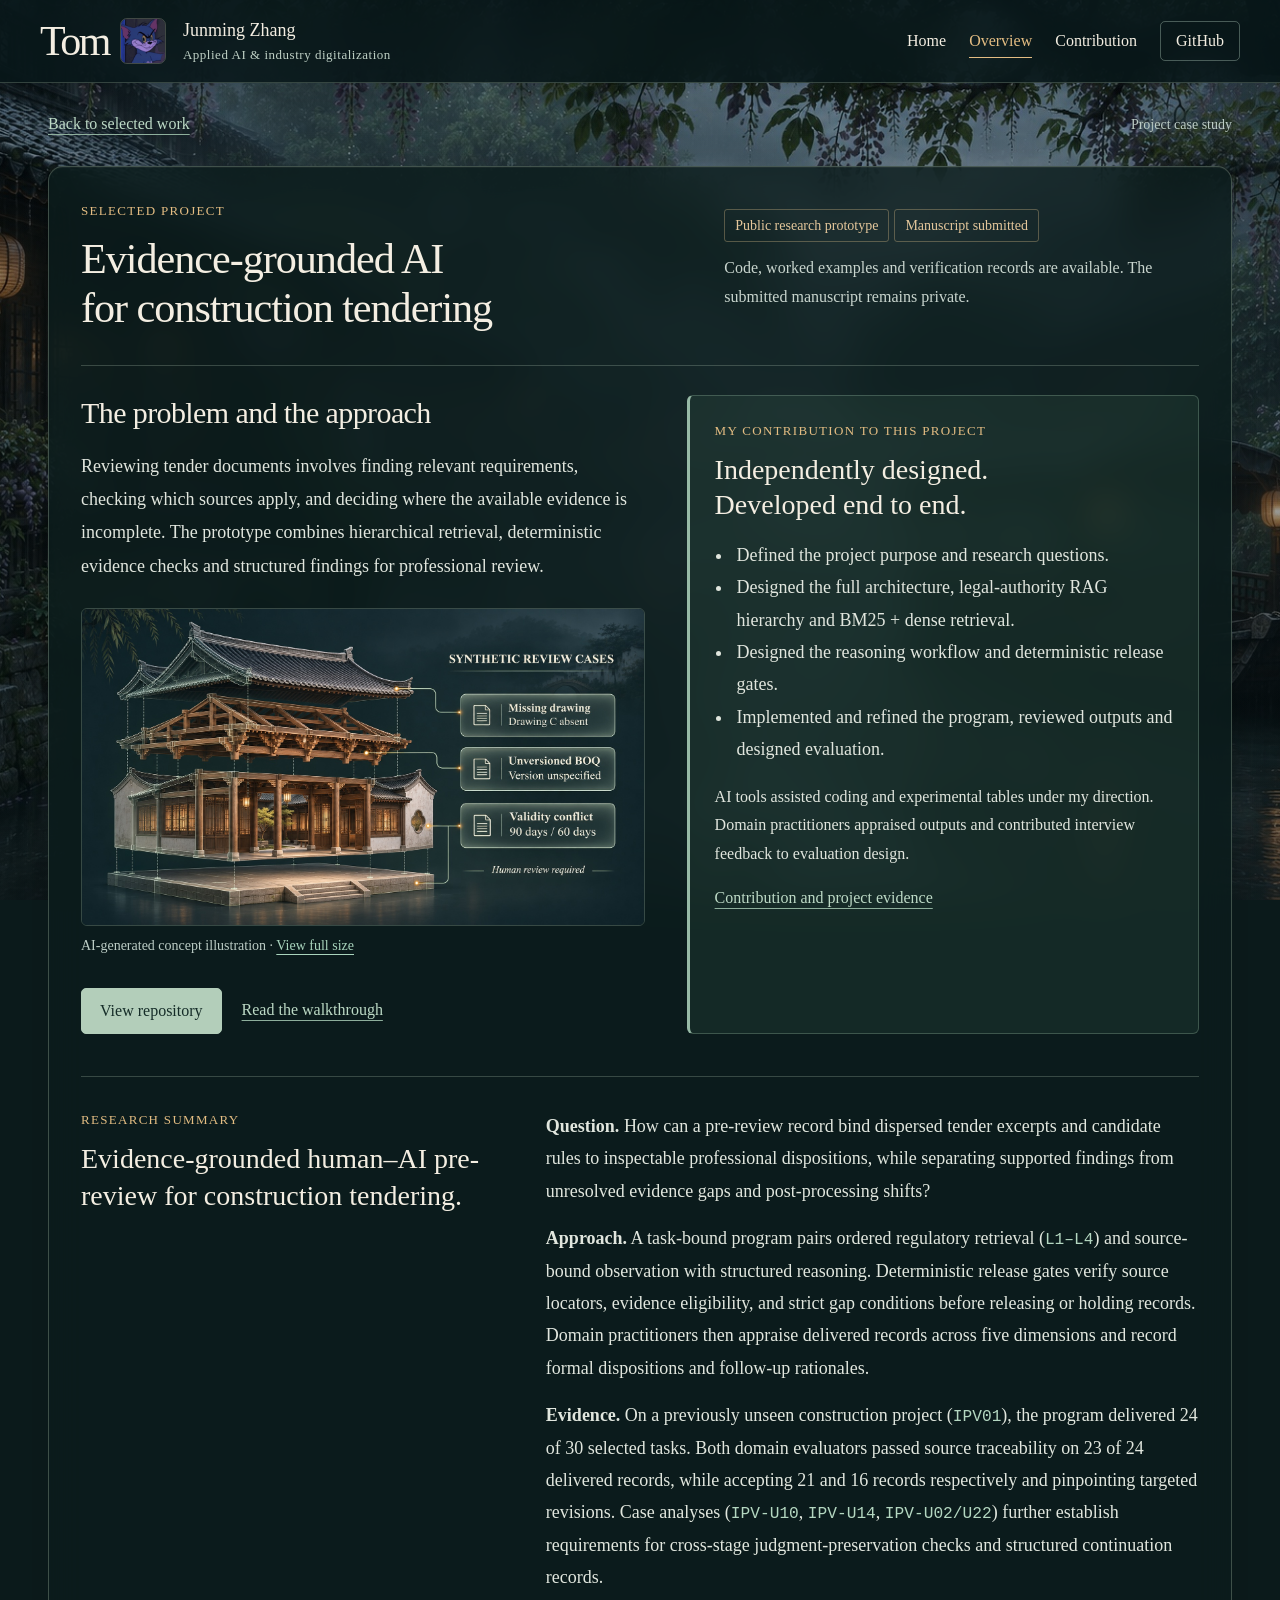
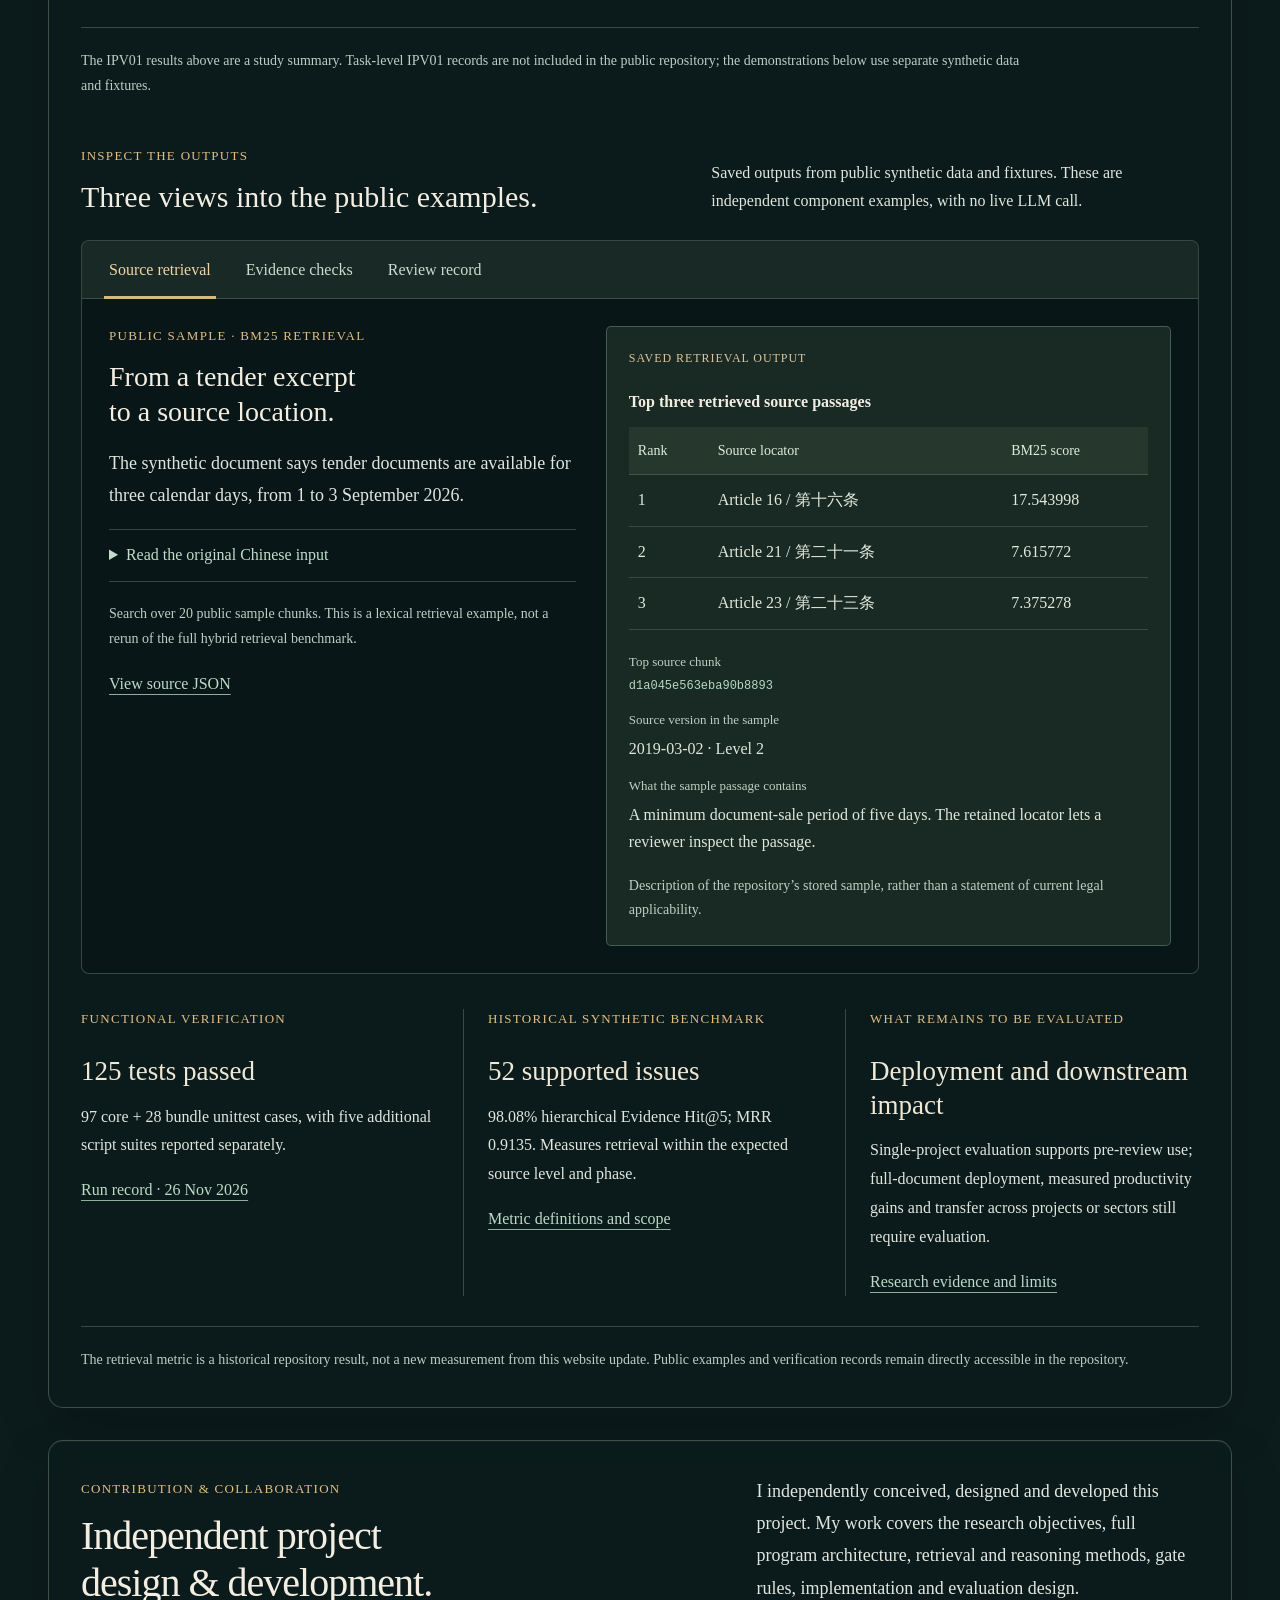
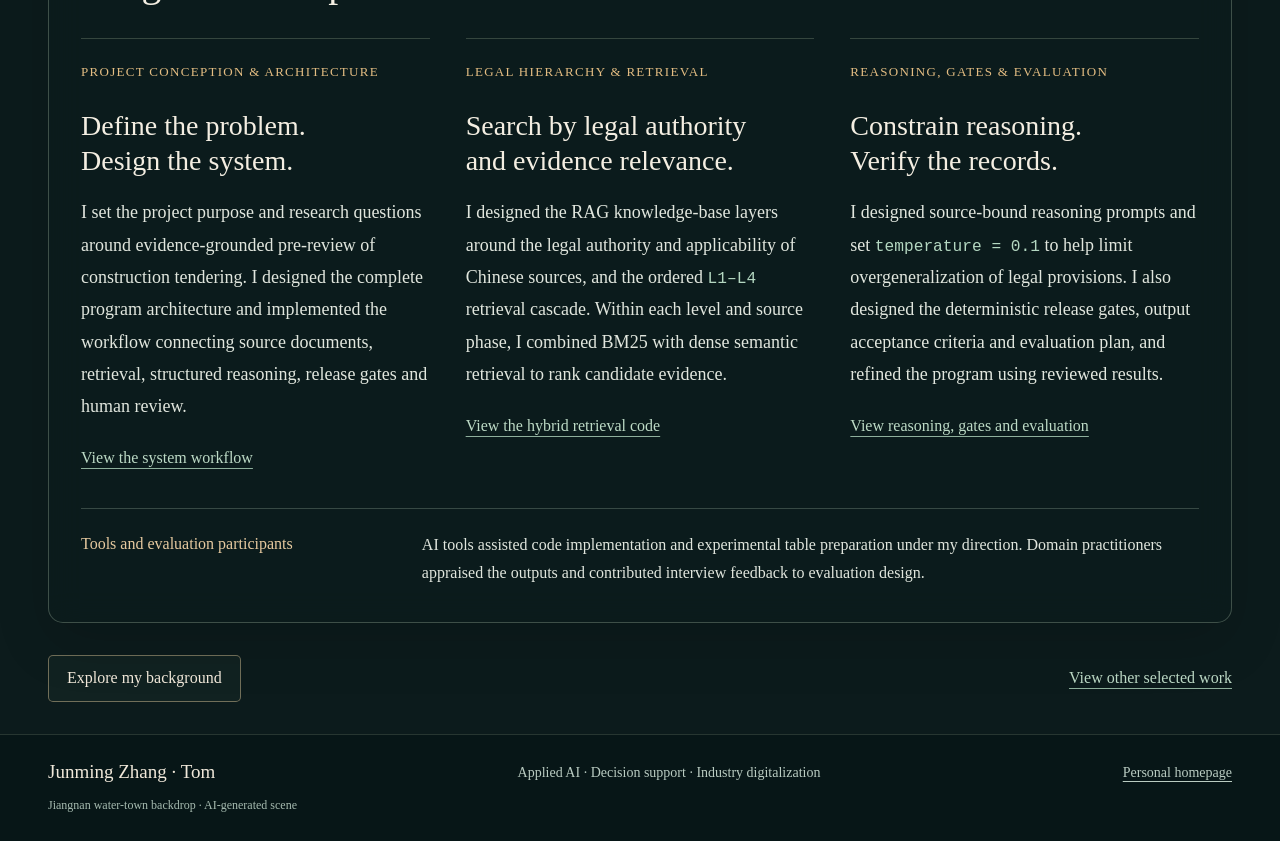
==== tendering.html @ d00cbac2 "Introduce personal background and selected work with a dedicated tendering case study" ====
<!doctype html>
<html lang="en">
<head>
  <meta charset="utf-8">
  <meta name="viewport" content="width=device-width, initial-scale=1">
  <meta name="theme-color" content="#0c1b1c">
  <meta name="description" content="An independently designed construction-tendering pre-review prototype by Junming Zhang: research summary, contributions, IPV01 results and public synthetic examples.">
  <meta property="og:title" content="Evidence-grounded AI for construction tendering · Junming Zhang">
  <meta property="og:description" content="Project case study: system design, research evidence, independent contributions and inspectable public examples.">
  <meta property="og:type" content="website">
  <meta property="og:url" content="https://junming3702-cmyk.github.io/tendering.html">
  <title>Construction tendering · Junming Zhang</title>
  <link rel="icon" type="image/webp" href="assets/tom-avatar.webp">
  <link rel="stylesheet" href="styles.css">
  <link rel="stylesheet" href="styles-v2.css">
  <link rel="stylesheet" href="styles-water.css?v=20261126-contribution">
  <link rel="stylesheet" href="styles-profile.css?v=20261127">
  <link rel="preload" as="image" href="assets/jiangnan-mist-v2.jpg">
  <script src="script.js?v=20261127-profile" defer></script>
</head>
<body class="project-page">
  <div class="scene-backdrop" aria-hidden="true"></div>
  <a class="skip-link" href="#main">Skip to content</a>
  <header class="site-header">
    <div class="header-inner">
      <a class="brand" href="index.html#home" aria-label="Junming Zhang, home"><span class="brand-mark"><span class="monogram">Tom</span><img class="tom-avatar" src="assets/tom-avatar.webp" alt="Tom avatar" width="44" height="44"></span><span class="brand-name">Junming Zhang<small>Applied AI & industry digitalization</small></span></a>
      <nav aria-label="Main navigation"><a href="index.html">Home</a><a href="#project">Overview</a><a href="#approach">Contribution</a><a class="nav-github" href="https://github.com/junming3702-cmyk/-LLM">GitHub</a></nav>
    </div>
  </header>
  <main id="main">
    <div class="detail-back wrap"><a class="text-link" href="index.html#project">Back to selected work</a><span>Project case study</span></div>
    <section class="project-section wrap" id="project" aria-labelledby="project-title">
      <div class="section-heading"><div><p class="eyebrow">Selected project</p><h1 id="project-title">Evidence-grounded AI<br>for construction tendering</h1></div><div class="project-status"><span>Public research prototype</span><span>Manuscript submitted</span><p>Code, worked examples and verification records are available. The submitted manuscript remains private.</p></div></div>
      <div class="project-introduction">
        <div class="project-overview"><h3>The problem and the approach</h3><p>Reviewing tender documents involves finding relevant requirements, checking which sources apply, and deciding where the available evidence is incomplete. The prototype combines hierarchical retrieval, deterministic evidence checks and structured findings for professional review.</p><figure class="project-visual"><img src="assets/project-exploded-v1.jpg" alt="Conceptual exploded Chinese timber hall linked to synthetic review cases: missing drawing, unversioned bill of quantities, and conflicting bid-validity periods" width="1672" height="941"><figcaption>AI-generated concept illustration · <a href="assets/project-exploded-v1.jpg">View full size</a></figcaption></figure><div class="actions"><a class="button primary" href="https://github.com/junming3702-cmyk/-LLM">View repository</a><a class="text-link" href="https://github.com/junming3702-cmyk/-LLM/blob/main/docs/portfolio/WALKTHROUGH.md">Read the walkthrough</a></div></div>
        <aside class="project-contribution" aria-labelledby="contribution-summary"><p class="eyebrow">My contribution to this project</p><h3 id="contribution-summary">Independently designed.<br>Developed end to end.</h3><ul><li>Defined the project purpose and research questions.</li><li>Designed the full architecture, legal-authority RAG hierarchy and BM25 + dense retrieval.</li><li>Designed the reasoning workflow and deterministic release gates.</li><li>Implemented and refined the program, reviewed outputs and designed evaluation.</li></ul><p>AI tools assisted coding and experimental tables under my direction. Domain practitioners appraised outputs and contributed interview feedback to evaluation design.</p><a class="text-link" href="#approach">Contribution and project evidence</a></aside>
      </div>
      <article class="research-brief" aria-labelledby="brief-title"><div><p class="eyebrow">RESEARCH SUMMARY</p><h3 id="brief-title">Evidence-grounded human–AI pre-review for construction tendering.</h3></div><div><p><strong>Question.</strong> How can a pre-review record bind dispersed tender excerpts and candidate rules to inspectable professional dispositions, while separating supported findings from unresolved evidence gaps and post-processing shifts?</p><p><strong>Approach.</strong> A task-bound program pairs ordered regulatory retrieval (<code>L1–L4</code>) and source-bound observation with structured reasoning. Deterministic release gates verify source locators, evidence eligibility, and strict gap conditions before releasing or holding records. Domain practitioners then appraise delivered records across five dimensions and record formal dispositions and follow-up rationales.</p><p><strong>Evidence.</strong> On a previously unseen construction project (<code>IPV01</code>), the program delivered 24 of 30 selected tasks. Both domain evaluators passed source traceability on 23 of 24 delivered records, while accepting 21 and 16 records respectively and pinpointing targeted revisions. Case analyses (<code>IPV-U10</code>, <code>IPV-U14</code>, <code>IPV-U02/U22</code>) further establish requirements for cross-stage judgment-preservation checks and structured continuation records.</p></div></article>
      <p class="publication-note study-availability">The IPV01 results above are a study summary. Task-level IPV01 records are not included in the public repository; the demonstrations below use separate synthetic data and fixtures.</p>
      <div class="examples-heading" id="examples"><div><p class="eyebrow">Inspect the outputs</p><h3>Three views into the public examples.</h3></div><p>Saved outputs from public synthetic data and fixtures. These are independent component examples, with no live LLM call.</p></div>
      <div class="examples" data-examples>
        <div class="example-tabs" role="tablist" aria-label="Public example outputs" hidden><button id="tab-retrieval" type="button" role="tab" aria-controls="example-retrieval" aria-selected="true">Source retrieval</button><button id="tab-gate" type="button" role="tab" aria-controls="example-gate" aria-selected="false" tabindex="-1">Evidence checks</button><button id="tab-visibility" type="button" role="tab" aria-controls="example-visibility" aria-selected="false" tabindex="-1">Review record</button></div>
        <section class="example-content" id="example-retrieval" aria-labelledby="retrieval-heading"><div class="example-context"><p class="eyebrow">Public sample · BM25 retrieval</p><h4 id="retrieval-heading">From a tender excerpt<br>to a source location.</h4><p>The synthetic document says tender documents are available for three calendar days, from 1 to 3 September 2026.</p><details><summary>Read the original Chinese input</summary><p lang="zh-CN">招标文件发售期为3个自然日，自2026年9月1日至2026年9月3日止。</p></details><p class="scope-note">Search over 20 public sample chunks. This is a lexical retrieval example, not a rerun of the full hybrid retrieval benchmark.</p><a class="text-link" href="https://github.com/junming3702-cmyk/-LLM/blob/main/docs/portfolio/sample-results/retrieval.json">View source JSON</a></div><div class="output-preview"><p class="output-label">Saved retrieval output</p><div class="table-scroll"><table><caption>Top three retrieved source passages</caption><thead><tr><th scope="col">Rank</th><th scope="col">Source locator</th><th scope="col">BM25 score</th></tr></thead><tbody><tr><td>1</td><td>Article 16 / 第十六条</td><td>17.543998</td></tr><tr><td>2</td><td>Article 21 / 第二十一条</td><td>7.615772</td></tr><tr><td>3</td><td>Article 23 / 第二十三条</td><td>7.375278</td></tr></tbody></table></div><dl class="source-record"><div><dt>Top source chunk</dt><dd><code>d1a045e563eba90b8893</code></dd></div><div><dt>Source version in the sample</dt><dd>2019-03-02 · Level 2</dd></div><div><dt>What the sample passage contains</dt><dd>A minimum document-sale period of five days. The retained locator lets a reviewer inspect the passage.</dd></div></dl><p class="scope-note">Description of the repository’s stored sample, rather than a statement of current legal applicability.</p></div></section>
        <section class="example-content" id="example-gate" aria-labelledby="gate-heading"><div class="example-context"><p class="eyebrow">Independent preset-response fixtures</p><h4 id="gate-heading">Confirmation is constrained<br>by the available evidence.</h4><p>The gate processes two preset findings. One lacks independent confirmation; the other cites a source absent from the runtime evidence.</p><p class="scope-note">These fixtures were not generated from the retrieval example. They show how existing checks revise a response.</p><a class="text-link" href="https://github.com/junming3702-cmyk/-LLM/blob/main/docs/portfolio/sample-results/review.json">View input and output JSON</a></div><div class="output-preview"><p class="output-label">Saved gate results</p><article class="gate-result"><span class="fixture-id">DEMO-REVIEW</span><h5>Requires human legal review</h5><p>A preset confirmation claim is revised because independent confirmation is absent.</p><code>requires_human_legal_review</code></article><article class="gate-result"><span class="fixture-id">DEMO-UNKNOWN-SOURCE</span><h5>Insufficient information</h5><p>The unregistered citation is removed. The output asks for human confirmation.</p><code>legal_evidence = []</code></article><p class="scope-note">Both saved gate statuses: corrected. No human decision is supplied.</p></div></section>
        <section class="example-content" id="example-visibility" aria-labelledby="visibility-heading"><div class="example-context"><p class="eyebrow">Independent document-visibility fixture</p><h4 id="visibility-heading">Readable text and an unread<br>chart stay separate.</h4><p>The source includes a progress-plan narrative. The chart page has not been parsed, so its contents remain pending verification.</p><p class="scope-note">The table presents selected fields from the saved output. It preserves the incomplete review state.</p><a class="text-link" href="https://github.com/junming3702-cmyk/-LLM/blob/main/docs/portfolio/sample-results/task-result.json">View source JSON</a></div><div class="output-preview"><p class="output-label">Saved review record · SYN-U30</p><div class="table-scroll"><table><caption>Observed and pending claims</caption><thead><tr><th scope="col">Material</th><th scope="col">Observed state</th><th scope="col">Source locator</th></tr></thead><tbody><tr><td>Plan narrative</td><td>Observed</td><td><code>p186-b6</code></td></tr><tr><td>Chart</td><td>Pending verification</td><td>None available</td></tr></tbody></table></div><dl class="source-record"><div><dt>Task completion</dt><dd><code>partially_observed_requires_review</code></dd></div><div><dt>Legal conclusion</dt><dd>Not available in this example</dd></div><div><dt>Next review step</dt><dd>The chart still needs verification. Human review remains required.</dd></div></dl></div></section>
      </div>
      <div class="evidence-summary"><article><p class="eyebrow">Functional verification</p><h4>125 tests passed</h4><p>97 core + 28 bundle unittest cases, with five additional script suites reported separately.</p><a class="text-link" href="https://github.com/junming3702-cmyk/-LLM/blob/main/docs/portfolio/VERIFICATION.md">Run record · 26 Nov 2026</a></article><article><p class="eyebrow">Historical synthetic benchmark</p><h4>52 supported issues</h4><p>98.08% hierarchical Evidence Hit@5; MRR 0.9135. Measures retrieval within the expected source level and phase.</p><a class="text-link" href="https://github.com/junming3702-cmyk/-LLM/blob/main/phase2_public/evaluation/retrieval/metrics.md">Metric definitions and scope</a></article><article><p class="eyebrow">What remains to be evaluated</p><h4>Deployment and downstream impact</h4><p>Single-project evaluation supports pre-review use; full-document deployment, measured productivity gains and transfer across projects or sectors still require evaluation.</p><a class="text-link" href="https://github.com/junming3702-cmyk/-LLM#for-researchers-and-prospective-supervisors">Research evidence and limits</a></article></div>
      <p class="publication-note">The retrieval metric is a historical repository result, not a new measurement from this website update. Public examples and verification records remain directly accessible in the repository.</p>
    </section>

    <section class="approach-section" id="approach" aria-labelledby="approach-title"><div class="wrap"><div class="section-heading"><div><p class="eyebrow">Contribution & collaboration</p><h2 id="approach-title">Independent project<br>design & development.</h2></div><p>I independently conceived, designed and developed this project. My work covers the research objectives, full program architecture, retrieval and reasoning methods, gate rules, implementation and evaluation design.</p></div><div class="contribution-grid"><article><p class="eyebrow">Project conception & architecture</p><h3>Define the problem.<br>Design the system.</h3><p>I set the project purpose and research questions around evidence-grounded pre-review of construction tendering. I designed the complete program architecture and implemented the workflow connecting source documents, retrieval, structured reasoning, release gates and human review.</p><a class="text-link" href="https://github.com/junming3702-cmyk/-LLM#for-product-and-applied-ai-teams">View the system workflow</a></article><article><p class="eyebrow">Legal hierarchy & retrieval</p><h3>Search by legal authority<br>and evidence relevance.</h3><p>I designed the RAG knowledge-base layers around the legal authority and applicability of Chinese sources, and the ordered <code>L1–L4</code> retrieval cascade. Within each level and source phase, I combined BM25 with dense semantic retrieval to rank candidate evidence.</p><a class="text-link" href="https://github.com/junming3702-cmyk/-LLM/blob/main/phase2_public/src/hierarchy_cascade_retriever.py">View the hybrid retrieval code</a></article><article><p class="eyebrow">Reasoning, gates & evaluation</p><h3>Constrain reasoning.<br>Verify the records.</h3><p>I designed source-bound reasoning prompts and set <code>temperature = 0.1</code> to help limit overgeneralization of legal provisions. I also designed the deterministic release gates, output acceptance criteria and evaluation plan, and refined the program using reviewed results.</p><a class="text-link" href="https://github.com/junming3702-cmyk/-LLM#my-contribution-and-collaboration">View reasoning, gates and evaluation</a></article></div><div class="collaboration-note"><strong>Tools and evaluation participants</strong><p>AI tools assisted code implementation and experimental table preparation under my direction. Domain practitioners appraised the outputs and contributed interview feedback to evaluation design.</p></div></div></section>

    <div class="detail-return wrap"><a class="button secondary" href="index.html#background">Explore my background</a><a class="text-link" href="index.html#project">View other selected work</a></div>
  </main>
  <footer class="site-footer"><div class="wrap"><span>Junming Zhang · Tom</span><span>Applied AI · Decision support · Industry digitalization</span><a href="index.html#home">Personal homepage</a></div><p class="scene-credit wrap">Jiangnan water-town backdrop · AI-generated scene</p></footer>
</body>
</html>
---- styles.css ----
:root{--ink:#172e40;--text:#354957;--muted:#586a76;--paper:#fcfcf9;--accent:#326758;--line:#dce3e0;--serif:Georgia,'Times New Roman',serif;--sans:Inter,-apple-system,BlinkMacSystemFont,'Segoe UI',sans-serif}*{box-sizing:border-box}html{scroll-behavior:smooth;scroll-padding-top:110px}body{margin:0;background:var(--paper);color:var(--ink);font:16px/1.65 var(--sans);-webkit-font-smoothing:antialiased}a{color:inherit;text-decoration:none}a,button{-webkit-tap-highlight-color:transparent}a:focus-visible{outline:3px solid #b76b37;outline-offset:5px}img{display:block;width:100%;height:auto}h1,h2,h3,h4,p{margin:0}h1,h2,h3,h4{font-weight:400}h1,h2,h3,h4{font-family:var(--serif)}p{color:var(--text)}.wrap{width:min(1240px,calc(100% - 96px));margin-inline:auto}.eyebrow{font:600 11px/1.5 var(--sans);letter-spacing:.15em;text-transform:uppercase;color:var(--accent)}.site-header{background:rgba(252,252,249,.98);position:sticky;top:0;z-index:20;border-bottom:1px solid var(--line)}.header-inner{width:min(1360px,calc(100% - 80px));margin:auto;min-height:92px;display:flex;justify-content:space-between;align-items:center;gap:26px}.brand{display:flex;align-items:center;gap:15px;flex-shrink:0}.monogram{font:42px/1 var(--serif);letter-spacing:-4px;padding-right:3px}.monogram>span{color:var(--accent)}.brand-name{font-size:16px;font-weight:600;line-height:1.4}.brand-name small{font-size:10px;font-weight:400;display:block;letter-spacing:.04em;color:var(--muted);margin-top:2px}nav{display:flex;gap:27px;align-items:center}nav a{font-size:13px;line-height:2;border-bottom:1px solid transparent}nav a:hover,nav a[aria-current]{color:var(--accent);border-color:var(--accent)}.nav-github{border:1px solid #c6d3cc;padding:3px 15px}.skip-link{position:fixed;top:-100px;left:20px;background:white;z-index:100;padding:12px}.skip-link:focus{top:10px}.hero{display:grid;grid-template-columns:1.08fr 1fr;gap:74px;align-items:center;padding-block:90px 88px}.hero h1{font-size:clamp(42px,4.25vw,61px);line-height:1.08;letter-spacing:-.045em;margin:21px 0 24px}.hero h1 em{color:var(--accent);font-weight:400}.hero-intro{font-size:18px;line-height:1.7;max-width:570px}.hero-detail{font-size:15px;line-height:1.8;margin-top:17px;max-width:540px}.actions{display:flex;align-items:center;gap:20px;flex-wrap:wrap;margin-top:30px}.button{display:inline-flex;align-items:center;justify-content:center;font-size:13px;font-weight:500;line-height:1.4;min-height:46px;padding:12px 21px;border:1px solid var(--ink);transition:background .18s,color .18s}.primary{background:var(--ink);color:white}.primary:hover{background:#294c61}.secondary{background:transparent}.secondary:hover{background:#e9efea}.availability{font-size:12px;margin-top:23px;color:var(--muted)}.hero-visual{align-self:stretch;min-height:490px;background:var(--ink);position:relative;color:#eaf0ee;display:flex;flex-direction:column;justify-content:space-between;padding:29px 28px 20px;overflow:hidden}.visual-heading{display:flex;gap:10px;justify-content:space-between;align-items:center;font-size:9px;letter-spacing:.12em;z-index:1}.visual-label{letter-spacing:0;color:#bdd1cd;border:1px solid #607c85;padding:4px 7px;white-space:nowrap}.building{position:absolute;width:110%;top:42px;left:-4%}.evidence-sheet{position:relative;z-index:1;margin-top:170px;background:#f5f5ed;color:var(--ink);padding:18px 21px;box-shadow:0 15px 40px #071c2760;transform:rotate(-2deg)}.sheet-top{display:flex;gap:13px;align-items:center;font-family:var(--serif);font-size:22px;border-bottom:1px solid #d6dfd6;padding-bottom:15px}.paper-symbol{font:28px var(--sans);color:var(--accent)}.evidence-row{display:grid;grid-template-columns:57px 1fr;gap:10px;font-size:11px;padding:10px 0;border-bottom:1px solid #dce1da}.evidence-key{color:var(--accent);font-weight:600}.review-label{font-size:10px;color:var(--accent);margin-top:13px;font-weight:600}.visual-caption{font-size:9px;color:#bdcbd0;margin-top:24px;text-align:center;letter-spacing:.015em}.section-heading{display:grid;grid-template-columns:1.3fr 1fr;gap:100px;align-items:end;margin-bottom:50px}.section-heading h2,h2{font-size:44px;line-height:1.16;letter-spacing:-.025em;margin-top:15px}.section-heading>p{font-size:16px;max-width:440px;line-height:1.8;padding-bottom:2px}.research-section{background:var(--ink);color:#f4f5ef;padding:79px 0 53px}.research-section .eyebrow{color:#a8c9bd}.research-section p{color:#bfd0d7}.research-grid{display:grid;grid-template-columns:repeat(4,1fr);gap:28px}.research-card img{aspect-ratio:1.75;object-fit:cover;border:1px solid #48606a}.research-card h3{font-size:27px;line-height:1.16;margin-top:25px}.research-card p{font-size:14px;line-height:1.8}.research-card .research-question{font-size:14px;color:#f2f5ee;line-height:1.6;margin:15px 0 10px;min-height:45px}.tags{display:flex;flex-wrap:wrap;gap:7px;margin-top:22px}.tags span{font-size:10px;line-height:1.5;padding:4px 9px;border:1px solid #516a75;border-radius:20px;color:#c6d8db}.research-note{border-top:1px solid #395160;padding-top:22px;margin-top:40px;font-size:12px}.project-section{padding-block:90px 76px}.featured-project{border-top:1px solid var(--line);padding-top:37px;display:grid;grid-template-columns:1.2fr 1fr;gap:85px}.project-meta{display:flex;flex-wrap:wrap;gap:9px;margin-bottom:18px}.project-meta span{font-size:10px;letter-spacing:.03em;border:1px solid #c4d3ca;padding:4px 9px;color:var(--accent)}.project-overview h3{font-size:35px;line-height:1.22;letter-spacing:-.02em;margin-bottom:21px}.project-overview p{font-size:15px;line-height:1.9}.capabilities{padding-left:17px;color:var(--text);font-size:14px;line-height:1.9;margin:20px 0}.capabilities li{padding-left:3px;margin:5px 0}.text-link{font-size:13px;font-weight:500;text-decoration:underline;text-underline-offset:5px;text-decoration-color:#8ca49a;line-height:1.8}.text-link:hover{color:var(--accent);text-decoration-thickness:2px}.example-panel{background:#edf1eb;border:1px solid #dae2d8;padding:30px 31px}.example-panel h4{font-size:25px;line-height:1.3;margin:14px 0 22px}.example-step{border-top:1px solid #cfd9ce;padding:16px 0}.example-label{font-size:9px;letter-spacing:.12em;text-transform:uppercase;color:var(--muted)}.example-step p{font-size:14px;margin-top:7px;line-height:1.65}.outcome p{font-family:var(--serif);font-size:23px;line-height:1.3;color:var(--accent)}code{font-size:11px;display:block;margin-top:13px;color:#526657}.sample-note{font-size:11px;line-height:1.7;margin:0 0 15px}.evidence-links{display:grid;grid-template-columns:.9fr 1fr 1fr;gap:40px;border-top:1px solid var(--line);border-bottom:1px solid var(--line);padding:30px 0;margin-top:45px;align-items:center}.evidence-links h4{font-size:26px;margin-top:8px}.evidence-links a{display:block;align-self:stretch;border-left:1px solid var(--line);padding-left:30px}.evidence-links strong{font-size:15px;font-weight:500;text-decoration:underline;text-underline-offset:5px;text-decoration-color:#a1b5ab}.evidence-links a:hover strong{color:var(--accent)}.evidence-links a>span{display:block;font-size:12px;color:var(--muted);margin-top:11px;line-height:1.7}.publication-note{font-size:12px;line-height:1.8;color:var(--muted);margin-top:20px;max-width:1050px}.approach-section{background:#f0f0e8;padding:80px 0}.approach-grid{display:grid;grid-template-columns:1fr 1fr;gap:120px}.approach-intro{font-size:15px;line-height:1.8;margin-top:24px;max-width:420px}.contribution-list article{padding-bottom:22px;margin-bottom:22px;border-bottom:1px solid #d4dace}.contribution-list h3{font-size:25px;margin-bottom:9px}.contribution-list p{font-size:14px;line-height:1.8}.contribution-list .ai-credit{font-size:12px;color:var(--muted)}.opportunities-section{padding-block:86px 55px}.opportunities-section>h2{margin-bottom:36px}.opportunity-grid{display:grid;grid-template-columns:1fr 1fr;gap:80px}.opportunity-grid article{border-top:1px solid var(--line);padding-top:25px}.opportunity-grid h3{font-size:27px;line-height:1.3;margin:14px 0}.opportunity-grid p:not(.eyebrow){font-size:15px;line-height:1.8;margin-bottom:20px;max-width:530px}.contact-line{display:flex;align-items:center;justify-content:space-between;gap:30px;border-top:1px solid var(--line);padding-top:30px;margin-top:52px}.contact-line p{font-size:13px;max-width:630px}.contact-line .button{white-space:nowrap}.site-footer{background:var(--ink);color:#c4d1d7;padding:26px 0;font-size:11px}.site-footer .wrap{display:flex;gap:25px;align-items:center;justify-content:space-between}.site-footer .wrap>span:first-child{font:19px var(--serif);color:#edf1ec}.site-footer a{text-decoration:underline;text-underline-offset:4px}@media(min-width:1450px){.hero{gap:100px}.hero-visual{min-height:505px}.building{top:34px}.evidence-sheet{margin-top:190px}}@media(max-width:1100px){.wrap{width:calc(100% - 64px)}.header-inner{width:calc(100% - 48px)}nav{gap:17px}.hero{gap:40px;padding-block:65px}.hero h1{font-size:46px}.hero-visual{padding:24px 20px;min-height:470px}.visual-heading{font-size:8px}.section-heading{gap:50px}.research-grid{gap:20px}.research-card h3{font-size:24px}.research-card .research-question{min-height:65px}.featured-project{gap:45px}.approach-grid{gap:70px}.evidence-sheet{margin-top:150px}.sheet-top{font-size:20px}.evidence-row{font-size:10px}}@media(max-width:820px){html{scroll-padding-top:145px}.header-inner{flex-wrap:wrap;justify-content:center;padding:16px 0 10px;gap:13px;min-height:0}.brand-name small{display:none}.monogram{font-size:32px}.brand-name{font-size:15px}nav{justify-content:center;width:100%;gap:22px}nav a{font-size:12px}.nav-github{padding:0 10px}.hero{grid-template-columns:1fr;gap:40px;padding-block:55px}.hero-copy{max-width:600px}.hero h1{font-size:56px}.hero-visual{max-width:580px;width:100%;justify-self:center;min-height:455px}.building{top:20px}.evidence-sheet{max-width:400px;width:100%;align-self:center;margin-top:160px}.visual-heading{font-size:10px}.sheet-top{font-size:24px}.evidence-row{font-size:12px}.visual-caption{font-size:10px}.section-heading{grid-template-columns:1fr;gap:22px;margin-bottom:36px}.section-heading>p{max-width:620px}h2,.section-heading h2{font-size:39px}.research-grid{grid-template-columns:1fr 1fr;gap:39px 26px}.research-card h3{font-size:27px}.research-card .research-question{min-height:0}.featured-project{grid-template-columns:1fr;gap:35px}.example-panel{max-width:600px}.evidence-links{grid-template-columns:1fr 1fr;gap:25px}.evidence-links>div{grid-column:1/-1}.evidence-links a{padding-left:0;border-left:none}.approach-grid{grid-template-columns:1fr;gap:35px}.approach-grid h2 br:nth-of-type(2){display:none}.approach-intro{max-width:600px}.opportunity-grid{gap:35px}.site-footer .wrap>span:nth-child(2){display:none}}@media(max-width:520px){.wrap{width:calc(100% - 40px)}.header-inner{width:calc(100% - 24px)}nav{gap:16px}nav a{font-size:11px}.hero{padding-top:40px;gap:33px}.hero h1{font-size:43px;line-height:1.1;margin-top:18px}.eyebrow{font-size:10px}.hero-intro{font-size:16px}.hero-detail{font-size:14px}.actions{gap:13px;margin-top:24px}.button{font-size:12px;padding:12px 16px}.availability{font-size:11px}.hero-visual{min-height:390px;padding:21px 18px 16px}.visual-heading{font-size:8px}.visual-label{font-size:8px}.building{top:42px}.evidence-sheet{margin-top:132px;padding:16px}.sheet-top{font-size:21px;padding-bottom:11px}.evidence-row{font-size:10px;grid-template-columns:45px 1fr;padding:8px 0;gap:5px}.review-label{font-size:9px}.visual-caption{font-size:8px;margin-top:20px}h2,.section-heading h2{font-size:34px}.section-heading>p{font-size:14px}.research-section{padding-block:55px 35px}.research-grid{grid-template-columns:1fr;gap:38px}.research-card img{aspect-ratio:1.9}.research-card h3{font-size:28px;margin-top:22px}.research-card h3 br{display:none}.research-card h3 br:after{content:' '}.research-card p{font-size:14px}.research-card .research-question{margin-top:12px}.tags{margin-top:16px}.research-note{font-size:11px;margin-top:30px}.project-section{padding-block:58px 50px}.project-overview h3{font-size:30px}.project-overview p{font-size:14px}.capabilities{font-size:13px}.example-panel{padding:25px 23px}.example-panel h4{font-size:24px}.evidence-links{grid-template-columns:1fr;gap:25px}.evidence-links a{border-top:1px solid var(--line);padding-top:19px}.evidence-links h4{font-size:25px}.evidence-links a>span{margin-top:7px}.approach-section{padding-block:55px}.opportunities-section{padding-block:55px 40px}.opportunity-grid{grid-template-columns:1fr;gap:30px}.opportunity-grid h3{font-size:26px}.contact-line{align-items:flex-start;flex-direction:column;gap:20px;margin-top:35px}.site-footer .wrap{gap:15px}.text-link{font-size:12px}}@media(prefers-reduced-motion:reduce){html{scroll-behavior:auto}*{transition:none!important}}

/* Accessible reading sizes */
.eyebrow{font-size:12px}.brand-name small{font-size:12px}nav a,.button,.text-link{font-size:14px}.hero-detail,.research-card p,.research-card .research-question,.project-overview p,.capabilities,.example-step p,.contribution-list p,.opportunity-grid p:not(.eyebrow){font-size:16px}.availability,.tags span,.research-note,.project-meta span,.example-label,.sample-note,.evidence-links a>span,.publication-note,.contribution-list .ai-credit,.contact-line p,.site-footer{font-size:14px}.visual-heading,.visual-label,.visual-caption,.evidence-row,.review-label,code{font-size:12px}.research-card .research-question{min-height:52px}.visual-heading{letter-spacing:.05em}.evidence-row{grid-template-columns:55px 1fr}.review-label{font-weight:500}.evidence-sheet{margin-top:165px}.research-grid{gap:25px}@media(max-width:1100px){.visual-heading{font-size:10px}.visual-label{font-size:10px}.evidence-row,.review-label{font-size:11px}.research-card .research-question{min-height:78px}.tags span{font-size:12px}}@media(max-width:820px){.evidence-row,.review-label,.visual-label{font-size:12px}.research-card .research-question{min-height:0}.hero-visual{min-height:485px}.evidence-sheet{margin-top:175px}nav a{font-size:14px}.tags span{font-size:14px}}@media(max-width:520px){nav{gap:14px}.nav-github{display:none}.hero-intro,.hero-detail,.section-heading>p{font-size:16px}.hero-visual{min-height:430px}.visual-heading{font-size:9px}.visual-label{font-size:10px}.visual-caption{font-size:10px}.evidence-row,.review-label{font-size:11px}.evidence-sheet{margin-top:140px}.research-card h3 br{display:initial}.research-card h3 br:after{content:none}.eyebrow{font-size:11px}.availability{font-size:13px}.site-footer{font-size:12px}}
---- styles-v2.css ----
/* Portfolio revision: preserve the original palette and editorial type. */
html { scroll-padding-top: 104px; }
body { font-size: 16px; }
[hidden] { display: none !important; }
.header-inner { min-height: 82px; }
.brand { gap: 18px; }
.brand-mark { display: flex; align-items: center; gap: 12px; }
.monogram { font-size: 42px; line-height: 44px; letter-spacing: -2.5px; padding: 0; }
.tom-avatar { width: 44px; height: 44px; object-fit: cover; border-radius: 7px; }
.brand-name small { font-size: 12px; }
nav { gap: 23px; }
.hero { grid-template-columns: 1.08fr 1fr; gap: 64px; padding-block: 38px 44px; align-items: center; }
.hero h1 { font-size: clamp(42px, 3.65vw, 53px); line-height: 1.04; margin: 16px 0 18px; letter-spacing: -.035em; }
.hero-intro { font-size: 16px; line-height: 1.7; }
.hero-role { font-size: 14px; line-height: 1.7; margin-top: 14px; max-width: 550px; color: var(--muted); }
.hero-role strong { color: var(--ink); font-weight: 600; }
.hero .actions { margin-top: 21px; gap: 13px; }
.hero .availability { margin-top: 16px; font-size: 13px; }
.hero-photo { margin: 0; background: var(--ink); overflow: hidden; align-self: stretch; display: flex; flex-direction: column; justify-content: center; }
.hero-photo > img { width: 100%; height: 300px; object-fit: cover; }
.hero-photo figcaption { padding: 20px 25px; display: flex; flex-direction: column; gap: 7px; }
.hero-photo .eyebrow { color: #adccc0; font-size: 12px; }
.hero-photo strong { font: 27px/1.2 var(--serif); color: #f4f5ef; }
.hero-photo figcaption > span:not(.eyebrow) { font-size: 14px; line-height: 1.6; color: #c9d7dc; }
.hero-photo small { color: #b0c3ca; font-size: 12px; margin-top: 3px; }
.research-section { padding-block: 69px 44px; }
.research-heading { grid-template-columns: 1.2fr 1fr; gap: 90px; align-items: center; }
.research-focus { padding-left: 25px; border-left: 1px solid #607985; }
.research-focus .eyebrow { font-size: 12px; margin-bottom: 12px; }
.research-focus p:not(.eyebrow) { color: #e2ecea; font-size: 18px; line-height: 1.65; }
.research-card img { aspect-ratio: 1.75; width: 100%; object-fit: cover; border: 1px solid #566d77; }
.research-card .card-role { color: #a9c9bc; font-size: 12px; line-height: 1.5; text-transform: uppercase; letter-spacing: .075em; margin-top: 20px; min-height: 36px; }
.research-card h3 { margin-top: 8px; font-size: 27px; line-height: 1.18; margin-bottom: 16px; }
.research-card p { font-size: 16px; line-height: 1.75; }
.research-card .tags { margin-top: 20px; gap: 7px; }
.research-card .tags span { font-size: 12px; }
.future-card .card-role { color: #c5ccd2; }
.future-card .tags span { border-style: dashed; }
.research-note { font-size: 13px; line-height: 1.8; }
.section-heading h2 { font-size: 42px; }
.project-section { padding-block: 72px 61px; }
.project-section > .section-heading { gap: 65px; grid-template-columns: 1.25fr 1fr; align-items: start; }
.project-status { padding-top: 8px; }
.project-status > span { display: inline-block; border: 1px solid #becfc3; padding: 4px 10px; margin: 0 5px 12px 0; font-size: 12px; color: var(--accent); }
.project-status p { font-size: 14px; line-height: 1.8; }
.project-introduction { display: grid; grid-template-columns: 1.1fr 1fr; gap: 65px; border-top: 1px solid var(--line); padding-top: 34px; }
.project-overview h3 { font-size: 30px; margin-bottom: 18px; }
.project-overview p { font-size: 16px; line-height: 1.85; }
.project-contribution { padding: 26px 28px; background: #edf1eb; border-left: 3px solid #6f9785; }
.project-contribution .eyebrow { font-size: 12px; }
.project-contribution h3 { font-size: 28px; line-height: 1.25; margin-top: 11px; }
.project-contribution ul { margin: 17px 0; padding-left: 18px; color: var(--text); font-size: 16px; line-height: 1.8; }
.project-contribution li { padding-left: 4px; }
.project-contribution p:not(.eyebrow) { font-size: 14px; line-height: 1.8; margin-bottom: 14px; }
.research-brief { margin-top: 42px; padding: 33px 0; border-top: 1px solid var(--line); border-bottom: 1px solid var(--line); display: grid; grid-template-columns: .9fr 1.4fr; gap: 64px; }
.research-brief h3 { font-size: 28px; line-height: 1.3; margin-top: 12px; }
.research-brief p:not(.eyebrow) { font-size: 16px; line-height: 1.8; }
.research-brief p + p { margin-top: 15px; }
.research-brief strong { font-weight: 600; }
.examples-heading { margin: 48px 0 25px; display: grid; grid-template-columns: 1.2fr 1fr; gap: 65px; align-items: end; }
.examples-heading h3 { font-size: 30px; line-height: 1.25; margin-top: 12px; }
.examples-heading > p { font-size: 14px; line-height: 1.75; }
.examples { border: 1px solid #cbd8d1; background: #f8f9f5; }
.example-tabs { display: flex; border-bottom: 1px solid #cbd8d1; background: #edf1eb; padding: 0 22px; gap: 25px; }
.example-tabs button { border: 0; border-bottom: 3px solid transparent; margin: 0 0 -1px; padding: 17px 5px 14px; background: transparent; color: var(--muted); font: 500 14px/1.5 var(--sans); cursor: pointer; }
.example-tabs button[aria-selected="true"] { border-bottom-color: var(--accent); color: var(--ink); }
.example-tabs button:hover { color: var(--accent); }
button:focus-visible, summary:focus-visible, [role="tabpanel"]:focus-visible { outline: 3px solid #ad7148; outline-offset: 4px; }
.example-content { display: grid; grid-template-columns: .95fr 1.15fr; gap: 42px; padding: 32px; }
.example-context h4 { font-size: 28px; line-height: 1.25; margin: 13px 0 18px; }
.example-context > p:not(.eyebrow) { font-size: 16px; line-height: 1.8; margin-bottom: 18px; }
.example-content .scope-note { font-size: 13px !important; color: var(--muted); line-height: 1.75; margin-top: 19px; }
details { border-top: 1px solid var(--line); border-bottom: 1px solid var(--line); padding-block: 12px; margin: 18px 0; }
summary { font-size: 14px; color: var(--accent); cursor: pointer; }
details p { margin-top: 13px; font-size: 16px; line-height: 1.8; }
.output-preview { border: 1px solid #d5dfd9; background: white; padding: 24px; min-width: 0; }
.output-label { text-transform: uppercase; letter-spacing: .08em; font-size: 12px; color: var(--accent); margin-bottom: 20px; }
.table-scroll { overflow-x: auto; }
table { width: 100%; border-collapse: collapse; font-size: 14px; text-align: left; }
caption { text-align: left; font-size: 14px; font-weight: 600; color: var(--ink); margin-bottom: 12px; }
th, td { padding: 12px 9px; border-bottom: 1px solid #dce4de; vertical-align: top; }
th { font-weight: 500; color: #586c63; background: #f0f4ee; font-size: 13px; }
td { color: var(--text); }
code { font-size: 12px; color: #375e50; overflow-wrap: anywhere; margin-top: 0; line-height: 1.7; }
.source-record { margin: 21px 0 0; }
.source-record > div { margin-top: 13px; }
dt { font-size: 12px; color: var(--muted); margin-bottom: 4px; }
dd { margin: 0; font-size: 14px; line-height: 1.7; color: var(--text); }
.gate-result + .gate-result { border-top: 1px solid var(--line); padding-top: 21px; margin-top: 22px; }
.fixture-id { font-size: 12px; color: var(--muted); }
.gate-result h5 { font: 24px/1.3 var(--serif); color: var(--accent); margin: 9px 0 11px; }
.gate-result p { font-size: 14px; line-height: 1.8; margin-bottom: 11px; }
.evidence-summary { display: grid; grid-template-columns: repeat(3, 1fr); gap: 36px; margin-top: 35px; border-bottom: 1px solid var(--line); padding-bottom: 30px; }
.evidence-summary article + article { padding-left: 28px; border-left: 1px solid var(--line); }
.evidence-summary .eyebrow { min-height: 36px; font-size: 12px; }
.evidence-summary h4 { font-size: 27px; line-height: 1.25; margin: 10px 0 14px; }
.evidence-summary p:not(.eyebrow) { font-size: 14px; line-height: 1.8; margin-bottom: 15px; }
.publication-note { font-size: 13px; }
.approach-section { padding-block: 67px; }
.contribution-grid { display: grid; grid-template-columns: repeat(3, 1fr); gap: 45px; }
.contribution-grid article { border-top: 1px solid #c6d2c5; padding-top: 23px; }
.contribution-grid .eyebrow { min-height: 36px; font-size: 12px; }
.contribution-grid h3 { font-size: 28px; line-height: 1.25; margin: 10px 0 18px; }
.contribution-grid p:not(.eyebrow) { font-size: 16px; line-height: 1.8; margin-bottom: 20px; }
.collaboration-note { display: grid; grid-template-columns: .8fr 2fr; gap: 30px; border-top: 1px solid #c6d2c5; padding-top: 22px; margin-top: 35px; }
.collaboration-note strong { font-size: 14px; font-weight: 500; }
.collaboration-note p { font-size: 14px; line-height: 1.8; }
.opportunities-section { padding-top: 66px; }
@media (max-width: 1100px) {
  .header-inner { gap: 15px; }
  .brand { gap: 12px; }
  .brand-name small { display: none; }
  nav { gap: 17px; }
  .hero { gap: 36px; }
  .hero h1 { font-size: 44px; }
  .hero-photo > img { height: 280px; }
  .hero-photo figcaption { padding: 22px; }
  .hero .button { padding-inline: 14px; }
  .research-heading { gap: 48px; }
  .research-card h3 { font-size: 24px; }
  .research-card .card-role { font-size: 11px; }
  .project-introduction { gap: 40px; }
  .example-content { gap: 27px; padding: 25px; }
  .output-preview { padding: 20px; }
  .section-heading h2 { font-size: 38px; }
}
@media (max-width: 820px) {
  html { scroll-padding-top: 137px; }
  .header-inner { padding-block: 12px 9px; gap: 10px; min-height: 0; }
  .monogram { font-size: 36px; line-height: 38px; }
  .tom-avatar { width: 38px; height: 38px; }
  .brand { gap: 16px; }
  nav { gap: 21px; }
  .hero { grid-template-columns: 1fr; padding-block: 30px 40px; gap: 30px; }
  .hero-copy { max-width: 650px; }
  .hero h1 { font-size: 47px; }
  .hero-photo { max-width: 650px; width: 100%; justify-self: center; }
  .hero-photo > img { height: auto; aspect-ratio: 16/9; }
  .research-heading, .project-section > .section-heading { grid-template-columns: 1fr; gap: 23px; }
  .research-focus { margin-top: 3px; }
  .research-card .card-role { font-size: 12px; min-height: 0; }
  .research-card h3 { font-size: 27px; }
  .project-introduction { grid-template-columns: 1fr; gap: 30px; }
  .research-brief { grid-template-columns: 1fr; gap: 23px; }
  .examples-heading { grid-template-columns: 1fr; gap: 15px; }
  .example-content { grid-template-columns: 1fr; gap: 27px; }
  .evidence-summary { gap: 22px; }
  .evidence-summary article + article { padding-left: 20px; }
  .evidence-summary h4 { font-size: 23px; }
  .contribution-grid { grid-template-columns: 1fr; gap: 30px; }
  .contribution-grid .eyebrow { min-height: 0; }
  .contribution-grid h3 br { display: initial; }
  .contribution-grid h3 { margin-top: 12px; }
  .collaboration-note { grid-template-columns: 1fr; gap: 9px; }
}
@media (max-width: 520px) {
  .brand-name { font-size: 15px; }
  .brand { gap: 18px; }
  .brand-mark { gap: 10px; }
  .monogram { font-size: 34px; line-height: 36px; }
  .tom-avatar { width: 36px; height: 36px; }
  nav { gap: 14px; }
  nav a { font-size: 13px; }
  .hero { padding-top: 28px; }
  .hero h1 { font-size: 43px; margin: 15px 0 17px; }
  .hero-intro { font-size: 16px; }
  .hero-role { font-size: 14px; margin-top: 13px; }
  .hero .actions { gap: 11px; }
  .hero .button { font-size: 13px; padding-inline: 13px; }
  .hero .availability { font-size: 12px; margin-top: 14px; }
  .hero-photo figcaption { padding: 21px; }
  .section-heading h2 { font-size: 33px; }
  .research-focus { padding-left: 18px; }
  .research-focus p:not(.eyebrow) { font-size: 17px; }
  .research-card .card-role { margin-top: 19px; }
  .research-card h3 { font-size: 29px; }
  .research-section { padding-block: 48px 33px; }
  .project-section { padding-block: 51px 43px; }
  .project-overview h3 { font-size: 28px; }
  .project-contribution { padding: 23px; }
  .project-contribution h3 { font-size: 26px; }
  .research-brief { margin-top: 31px; padding-block: 28px; }
  .research-brief h3 { font-size: 27px; }
  .examples-heading { margin-top: 34px; }
  .examples-heading h3 { font-size: 28px; }
  .example-tabs { gap: 7px; padding-inline: 9px; justify-content: space-between; }
  .example-tabs button { font-size: 13px; padding-inline: 2px; }
  .example-content { padding: 22px 17px; }
  .example-context h4 { font-size: 27px; }
  .output-preview { padding: 17px 13px; }
  table { font-size: 12px; }
  th { font-size: 12px; }
  th, td { padding: 10px 6px; }
  .evidence-summary { grid-template-columns: 1fr; gap: 25px; }
  .evidence-summary article + article { border-left: none; padding-left: 0; padding-top: 24px; border-top: 1px solid var(--line); }
  .evidence-summary .eyebrow { min-height: 0; }
  .evidence-summary h4 { font-size: 27px; }
  .approach-section { padding-block: 49px; }
  .opportunities-section { padding-top: 48px; }
}
@media (max-width: 360px) {
  .header-inner { width: calc(100% - 20px); }
  nav { gap: 10px; }
  nav a { font-size: 12px; }
  .hero h1 { font-size: 37px; }
  .hero .actions { flex-direction: column; align-items: stretch; gap: 10px; }
  .example-tabs { flex-wrap: wrap; gap: 3px; justify-content: flex-start; }
  .example-tabs button { font-size: 12px; margin-right: 8px; }
}
---- styles-water.css ----
/* Original portfolio layout, Times New Roman and a photorealistic water-town backdrop. */
:root {
  color-scheme: dark;
  --ink: #f4eee2;
  --text: #e1e6de;
  --muted: #bdcdc6;
  --paper: #0c1b1c;
  --accent: #a9d4bd;
  --amber: #e4bd83;
  --line: rgba(186, 209, 191, .25);
  --serif: 'Times New Roman', Times, serif;
  --sans: 'Times New Roman', Times, serif;
  --glass: rgba(11, 29, 29, .82);
  --glass-soft: rgba(17, 37, 36, .76);
}
body { background: var(--paper); color: var(--ink); font-family: var(--serif); font-size: 18px; isolation: isolate; }
h1, h2, h3, h4, h5, button, input, select, textarea { font-family: var(--serif); }
.scene-backdrop { position: fixed; z-index: -2; inset: 0; pointer-events: none; background: #142624 url('assets/jiangnan-mist-v2.jpg') center center / cover no-repeat; }
.scene-backdrop::after { content: ''; position: absolute; inset: 0; background: linear-gradient(90deg, rgba(5, 16, 18, .29), rgba(5, 16, 18, .11) 58%, rgba(5, 16, 18, .22)), linear-gradient(0deg, rgba(3, 14, 16, .36), rgba(5, 15, 17, .08)); }
::selection { background: #789f8c; color: #071816; }
a { transition: color .18s, border-color .18s, background .18s; }
a:focus-visible, button:focus-visible, summary:focus-visible, [role='tabpanel']:focus-visible { outline-color: var(--amber); }
.skip-link { background: #132c2c; color: var(--ink); }
.site-header { background: rgba(8, 23, 25, .85); border-bottom: 1px solid rgba(194, 210, 186, .23); -webkit-backdrop-filter: blur(18px); backdrop-filter: blur(18px); box-shadow: 0 7px 24px #0000001c; }
.header-inner { min-height: 82px; }
.brand-name { font-size: 18px; font-weight: 400; }
.brand-name small { font-size: 13px; color: #bfd0c5; }
.monogram { font-family: var(--serif); color: var(--ink); font-size: 42px; line-height: 44px; }
.tom-avatar { border-radius: 6px; outline: 1px solid rgba(225, 215, 190, .25); }
nav a { font-size: 16px; }
nav a:hover, nav a[aria-current] { color: var(--amber); border-color: var(--amber); }
.nav-github { border-color: #a7c3b566; border-radius: 5px; }
.hero { padding-block: 38px 40px; gap: 30px; align-items: stretch; }
.hero-copy, .hero-photo, .research-section > .wrap, .project-section, .approach-section > .wrap, .opportunities-section {
  background: var(--glass);
  border: 1px solid rgba(195, 211, 187, .28);
  border-radius: 15px;
  box-shadow: 0 20px 55px #00000024, inset 0 1px 0 #f6e7ca0b;
  -webkit-backdrop-filter: blur(16px);
  backdrop-filter: blur(16px);
}
.hero-copy { padding: 29px 30px; background: rgba(9, 29, 30, .74); }
.hero-kicker { max-width: none; color: var(--amber); font-size: 12px; letter-spacing: .10em; line-height: 1.7; }
.hero h1 { font-size: clamp(43px, 3.7vw, 54px); line-height: 1.04; font-weight: 400; margin: 14px 0 17px; letter-spacing: -.035em; color: var(--ink); }
.hero h1 em { color: #b7d9c3; }
.hero-intro { font-size: 18px; line-height: 1.65; }
.hero-role { font-size: 16px; line-height: 1.7; color: #c9d6cc; margin-top: 13px; }
.hero-role strong { color: var(--amber); font-weight: 400; }
.hero .actions { gap: 12px; margin-top: 21px; }
.button { font-size: 16px; border-radius: 5px; line-height: 1.4; border-color: #b2cfbc88; padding: 11px 18px; }
.primary { color: #152c28; background: #b3ceba; border-color: #b3ceba; }
.primary:hover { background: #cbe0ce; color: #0f241e; }
.secondary { color: #f3eadb; background: rgba(24, 43, 40, .48); border-color: #d2bb9180; }
.secondary:hover { background: rgba(94, 90, 65, .44); color: #fff3dd; }
.hero .availability { color: #d2d9ca; font-size: 14px; margin-top: 16px; }
.hero-photo { background: rgba(13, 31, 34, .65); justify-content: flex-start; overflow: hidden; }
.hero-photo > img { height: auto; aspect-ratio: 16/9; object-fit: cover; border-bottom: 1px solid #a5c1b449; opacity: .94; }
.hero-photo figcaption { flex: 1; justify-content: center; padding: 24px 27px; gap: 9px; }
.hero-photo .eyebrow { color: var(--amber); font-size: 12px; }
.hero-photo strong { font-size: 31px; color: var(--ink); }
.hero-photo figcaption > span:not(.eyebrow) { font-size: 17px; color: #d4dfd5; line-height: 1.7; }
.hero-photo small { color: #b9ccc4; font-size: 13px; }
.artwork-link { color: #d8c39f; font-size: 14px; text-decoration: underline; text-underline-offset: 4px; }
.artwork-link:hover { color: #f1d6ab; }
.eyebrow { color: var(--amber); font-size: 13px; font-weight: 400; letter-spacing: .10em; }
.research-section { background: transparent; padding: 0 0 32px; }
.research-section > .wrap { padding: 34px 32px 28px; }
.research-heading { gap: 55px; }
.section-heading { margin-bottom: 32px; }
.section-heading h2 { color: var(--ink); font-size: 40px; }
.section-heading > p { font-size: 18px; color: var(--text); }
.research-section .eyebrow { color: var(--amber); }
.research-section p { color: var(--text); }
.research-focus { border-left-color: #a1c3ad66; padding-left: 23px; }
.research-focus .eyebrow { font-size: 12px; }
.research-focus p:not(.eyebrow) { color: #dce8de; font-size: 19px; }
.research-grid { gap: 23px; }
.research-card img { border: 1px solid #b2c4b359; border-radius: 6px; }
.research-card .card-role { color: #e0bf8c; font-size: 13px; min-height: 39px; margin-top: 18px; }
.research-card h3 { color: #f0efe5; font-size: 28px; margin-top: 7px; }
.research-card p { font-size: 18px; line-height: 1.7; }
.research-card .tags { gap: 7px; }
.research-card .tags span { color: #cde0d2; border-color: #8bb09c66; background: #52756016; font-size: 13px; }
.future-card .card-role { color: #c7d4cf; }
.research-note { border-top-color: var(--line); color: #c6d4cd !important; font-size: 14px; }
.project-section, .opportunities-section { padding: 34px 32px; margin-bottom: 32px; }
.project-section > .section-heading { gap: 50px; }
.project-status > span { color: #e4c79b; border-color: #bfa77c66; border-radius: 3px; font-size: 14px; }
.project-status p { font-size: 16px; color: #c9d5ce; }
.project-introduction { gap: 42px; padding-top: 29px; }
.project-overview h3 { color: var(--ink); font-size: 30px; }
.project-overview p { font-size: 18px; }
.text-link { font-size: 16px; color: #bddac6; text-decoration-color: #8eaf9c; }
.text-link:hover { color: var(--amber); text-decoration-color: var(--amber); }
.project-contribution { background: rgba(58, 91, 75, .23); border: 1px solid #8fb29d55; border-left: 3px solid #98bba7; border-radius: 6px; padding: 25px; }
.project-contribution .eyebrow { font-size: 13px; }
.project-contribution h3 { color: var(--ink); font-size: 28px; }
.project-contribution ul { color: var(--text); font-size: 18px; }
.project-contribution p:not(.eyebrow) { font-size: 16px; }
.research-brief { gap: 45px; }
.research-brief p:not(.eyebrow) { font-size: 18px; }
.research-brief h3 { color: var(--ink); }
.research-brief code, .contribution-grid code { display: inline; font-size: .9em; }
.examples-heading { gap: 45px; }
.examples-heading > p { font-size: 16px; }
.examples { background: rgba(8, 22, 23, .63); border-color: #8fab9755; border-radius: 8px; overflow: hidden; }
.example-tabs { background: rgba(62, 86, 69, .32); border-bottom-color: #a0b09a44; }
.example-tabs button { font-family: var(--serif); color: #ccdbce; font-size: 16px; }
.example-tabs button[aria-selected='true'] { color: #f1d5a7; border-bottom-color: #d7b782; }
.example-tabs button:hover { color: #eed5ae; }
.example-content { gap: 30px; padding: 27px; }
.example-context > p:not(.eyebrow) { font-size: 18px; }
.example-content .scope-note { font-size: 14px !important; color: #becfc4; }
summary { color: #c1ddca; font-size: 16px; }
details p { font-size: 18px; }
.output-preview { background: rgba(32, 51, 44, .74); border-color: #8da89266; border-radius: 5px; padding: 22px; }
.output-label { color: #dfc49a; font-size: 12px; }
table { font-size: 16px; }
caption { color: var(--ink); font-size: 16px; }
th, td { border-bottom-color: #b2c1aa33; }
th { color: #dfebda; background: #829b6f20; font-size: 14px; }
td { color: #e3e9dc; }
code { color: #b4d7c1; }
dt { color: #bfcfc4; font-size: 13px; }
dd { color: #e0e7dc; font-size: 16px; }
.fixture-id { color: #bbcdc2; font-size: 13px; }
.gate-result h5 { color: #c3ddc5; }
.gate-result p { font-size: 16px; }
.evidence-summary { gap: 28px; }
.evidence-summary article + article { padding-left: 24px; }
.evidence-summary .eyebrow { font-size: 13px; }
.evidence-summary h4 { color: #f0e8d6; }
.evidence-summary p:not(.eyebrow) { font-size: 16px; }
.publication-note { color: #bdcec4; font-size: 14px; }
.approach-section { background: transparent; padding: 0 0 32px; }
.approach-section > .wrap { padding: 34px 32px; }
.contribution-grid { gap: 36px; }
.contribution-grid article { border-top-color: #a8bd9c44; }
.contribution-grid .eyebrow { font-size: 13px; }
.contribution-grid h3 { color: var(--ink); }
.contribution-grid p:not(.eyebrow) { font-size: 18px; }
.collaboration-note { border-top-color: var(--line); }
.collaboration-note strong { font-size: 16px; color: #e7caa0; }
.collaboration-note p { font-size: 16px; }
.opportunities-section > h2 { color: var(--ink); font-size: 40px; }
.opportunity-grid { gap: 55px; }
.opportunity-grid h3 { color: var(--ink); font-size: 29px; }
.opportunity-grid p:not(.eyebrow) { font-size: 18px; }
.contact-line p { color: #cbd6cb; font-size: 16px; }
.site-footer { background: rgba(7, 22, 23, .87); border-top: 1px solid #a6b99c33; -webkit-backdrop-filter: blur(16px); backdrop-filter: blur(16px); color: #baccc2; font-size: 14px; }
.site-footer .wrap > span:first-child { color: #f0e8da; }
.site-footer .scene-credit { display: block; font-size: 12px; color: #a6bbb0; margin-top: 12px; }
@media (max-width: 1100px) {
  nav { gap: 18px; }
  .brand { gap: 16px; }
  .hero { gap: 22px; }
  .hero-copy { padding: 25px; }
  .hero h1 { font-size: 45px; }
  .hero .button { font-size: 15px; padding-inline: 13px; }
  .hero-photo > img { height: auto; }
  .hero-photo figcaption { padding: 24px; }
  .research-section > .wrap, .project-section, .approach-section > .wrap, .opportunities-section { padding-inline: 26px; }
  .research-grid { gap: 19px; }
  .research-card h3 { font-size: 25px; }
  .research-card p { font-size: 17px; }
  .research-card .card-role { font-size: 12px; }
  .project-introduction { gap: 28px; }
  .section-heading h2 { font-size: 36px; }
}
@media (max-width: 820px) {
  html { scroll-padding-top: 138px; }
  .header-inner { min-height: 0; }
  .brand-name { font-size: 17px; }
  .monogram { font-size: 36px; line-height: 38px; }
  .hero { grid-template-columns: 1fr; padding-block: 27px; gap: 22px; }
  .hero-copy, .hero-photo { max-width: none; }
  .hero h1 { font-size: 49px; }
  .hero-photo > img { max-height: none; }
  .hero-photo figcaption { padding: 23px 27px; }
  .research-heading { gap: 24px; }
  .research-card h3 { font-size: 29px; }
  .research-card p { font-size: 18px; }
  .research-card .card-role { min-height: 0; font-size: 13px; }
  .project-section > .section-heading { gap: 22px; }
  .project-introduction { gap: 26px; }
  .research-brief { gap: 23px; }
  .examples-heading { gap: 17px; }
  .contribution-grid { gap: 26px; }
  .opportunity-grid { gap: 30px; }
}
@media (max-width: 520px) {
  html { scroll-padding-top: 130px; }
  .wrap { width: calc(100% - 28px); }
  .header-inner { width: calc(100% - 28px); }
  .brand { gap: 16px; }
  .brand-name { font-size: 16px; }
  .monogram { font-size: 34px; line-height: 36px; }
  nav { gap: 19px; }
  nav a { font-size: 14px; }
  .scene-backdrop { background-position: 63% center; }
  .hero-copy { padding: 23px 20px; }
  .hero-kicker { font-size: 12px; letter-spacing: .06em; }
  .hero h1 { font-size: 45px; margin-top: 15px; }
  .hero-intro { font-size: 18px; }
  .hero-role { font-size: 16px; }
  .hero .button { font-size: 15px; padding-inline: 13px; }
  .hero .actions { gap: 10px; }
  .hero .availability { font-size: 14px; }
  .hero-photo figcaption { padding: 21px; }
  .hero-photo strong { font-size: 29px; }
  .research-section > .wrap, .project-section, .approach-section > .wrap, .opportunities-section { padding: 27px 21px; border-radius: 10px; }
  .research-section, .approach-section { padding-bottom: 24px; }
  .project-section, .opportunities-section { margin-bottom: 24px; }
  .section-heading h2, .opportunities-section > h2 { font-size: 33px; }
  .research-grid { gap: 30px; }
  .research-card h3 { font-size: 29px; }
  .project-contribution { padding: 22px 18px; }
  .examples { margin-inline: -7px; }
  .example-tabs { gap: 8px; padding-inline: 10px; }
  .example-tabs button { font-size: 14px; }
  .example-content { padding: 23px 13px; }
  .output-preview { padding: 17px 11px; }
  table { font-size: 14px; }
  th { font-size: 13px; }
  .evidence-summary article + article { padding-left: 0; }
  .text-link, .button { font-size: 16px; }
  .site-footer .wrap { gap: 16px; }
}
@media (max-width: 360px) {
  .hero h1 { font-size: 38px; }
  .hero-copy { padding-inline: 18px; }
  .hero .actions { flex-direction: column; align-items: stretch; }
  nav { gap: 13px; }
  nav a { font-size: 14px; }
  .example-tabs { flex-wrap: nowrap; gap: 9px; justify-content: space-between; }
  .example-tabs button { font-size: 14px; margin-right: 0; flex: 1; }
  .section-heading h2, .opportunities-section > h2 { font-size: 30px; }
  .hero-photo strong { font-size: 27px; }
}
@supports not ((backdrop-filter: blur(1px)) or (-webkit-backdrop-filter: blur(1px))) {
  .hero-copy, .hero-photo, .research-section > .wrap, .project-section, .approach-section > .wrap, .opportunities-section { background: rgba(10, 28, 28, .96); }
}
@media (prefers-reduced-transparency: reduce) {
  .hero-copy, .hero-photo, .research-section > .wrap, .project-section, .approach-section > .wrap, .opportunities-section, .site-header, .site-footer { background: #102524; -webkit-backdrop-filter: none; backdrop-filter: none; }
}
---- styles-profile.css ----
/* Personal background and selected work, using the existing water-town design. */
.background-grid { display: grid; grid-template-columns: .95fr 1.2fr; gap: 64px; }
.background-column-title { font-size: 29px; line-height: 1.25; margin: 0 0 22px; }
.background-entry { border-top: 1px solid var(--line); padding-top: 20px; }
.background-entry + .background-entry { margin-top: 29px; }
.background-entry .eyebrow { font-size: 14px; letter-spacing: .055em; }
.background-entry h4 { font-size: 25px; line-height: 1.3; margin: 9px 0 5px; }
.background-entry .entry-institution { color: var(--accent); font-size: 18px; margin-bottom: 12px; }
.background-entry p:not(.eyebrow):not(.entry-institution) { font-size: 18px; line-height: 1.75; }
.selected-work-grid { display: grid; grid-template-columns: repeat(3, minmax(0, 1fr)); gap: 35px; }
.work-card { border-top: 1px solid var(--line); padding-top: 22px; display: flex; flex-direction: column; align-items: flex-start; }
.work-card > .eyebrow { font-size: 14px; letter-spacing: .045em; min-height: 42px; }
.work-card h3 { font-size: 29px; line-height: 1.2; margin: 13px 0 18px; }
.work-card > p:not(.eyebrow) { font-size: 18px; line-height: 1.75; }
.work-card > .work-note { color: var(--muted); font-size: 15px !important; margin: 19px 0 0; }
.work-links { display: flex; flex-direction: column; align-items: flex-start; gap: 13px; margin-top: auto; padding-top: 23px; }
.work-card .tags { margin-top: auto; padding-top: 23px; }
.work-card .tags span { color: var(--accent); font-size: 14px; border-color: var(--line); }
.related-work { font-size: 16px; line-height: 1.8; border-top: 1px solid var(--line); padding-top: 24px; margin-top: 35px; }
.methods-section .method-tools { font-size: 16px !important; color: var(--accent); }
.detail-back, .detail-return { display: flex; align-items: center; justify-content: space-between; gap: 20px; padding-block: 27px; }
.detail-back > span { font-size: 14px; color: var(--muted); }
.detail-return { padding-top: 0; padding-bottom: 32px; }
.project-page .section-heading h1 { font-size: clamp(33px, 3.3vw, 44px); line-height: 1.16; letter-spacing: -.025em; margin-top: 15px; }
.project-visual { margin: 25px 0 0; }
.project-visual img { border: 1px solid var(--line); border-radius: 6px; }
.project-visual figcaption { color: var(--muted); font-size: 14px; line-height: 1.6; margin-top: 9px; }
.project-visual a { color: var(--accent); text-decoration: underline; text-underline-offset: 4px; }
.study-availability { max-width: 960px; }
@media (max-width: 980px) {
  .portfolio-home .header-inner { flex-wrap: wrap; justify-content: center; gap: 12px; padding-block: 14px 10px; }
  .portfolio-home .brand-name small { display: none; }
  .portfolio-home nav { width: 100%; justify-content: center; }
  .background-grid { gap: 35px; }
  .selected-work-grid { gap: 23px; }
  .work-card h3 { font-size: 26px; }
}
@media (max-width: 820px) {
  .background-grid, .selected-work-grid { grid-template-columns: 1fr; gap: 35px; }
  .work-card > .eyebrow { min-height: 0; }
  .work-card h3 { font-size: 29px; }
  .work-card .tags { padding-top: 0; margin-top: 22px; }
  .work-links { margin-top: 0; }
}
@media (max-width: 520px) {
  .background-column-title { font-size: 28px; }
  .background-entry h4 { font-size: 25px; }
  .background-entry .eyebrow { font-size: 14px; }
  .portfolio-home nav { gap: 20px; }
  .detail-back { align-items: flex-start; }
  .detail-back > span { text-align: right; }
  .detail-return { flex-direction: column; align-items: flex-start; }
}
@media (max-width: 360px) {
  .portfolio-home nav { gap: 15px; }
  .portfolio-home nav a { font-size: 14px; }
  .detail-back { flex-direction: column; gap: 7px; }
}
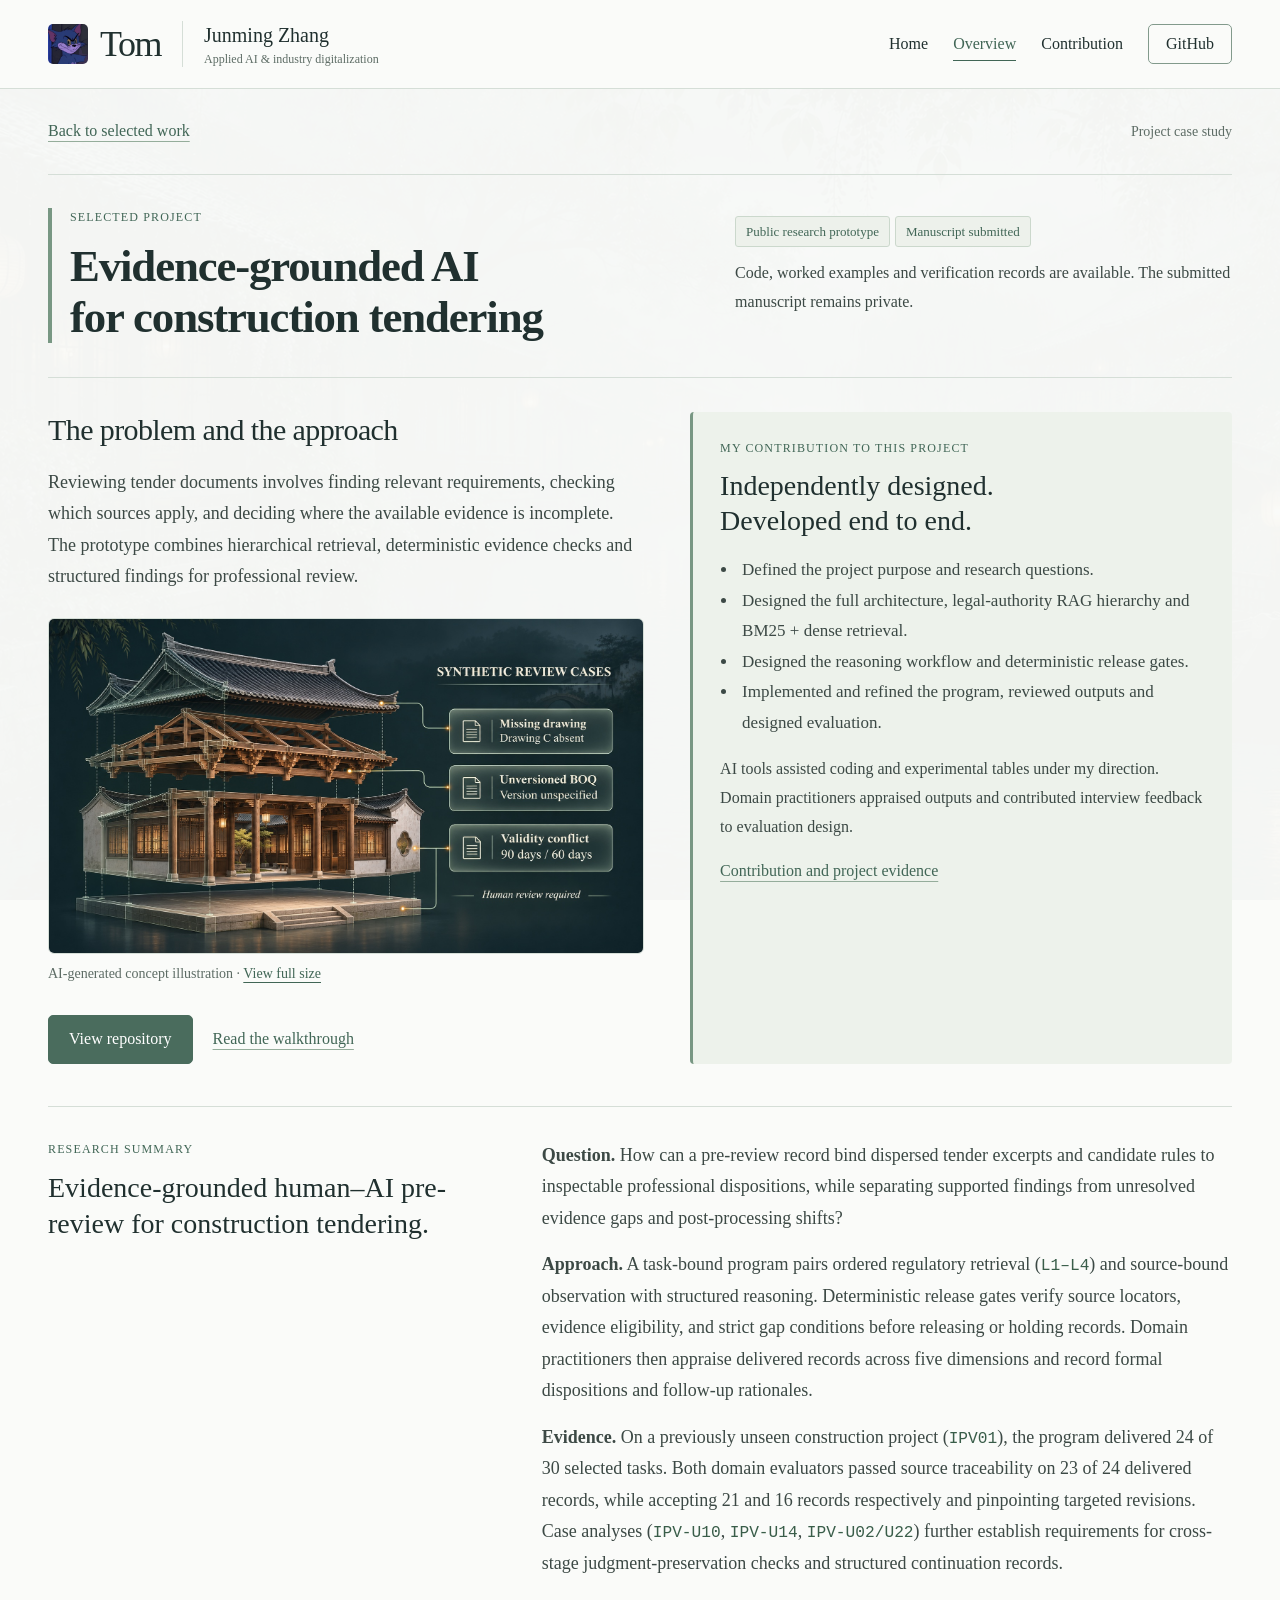
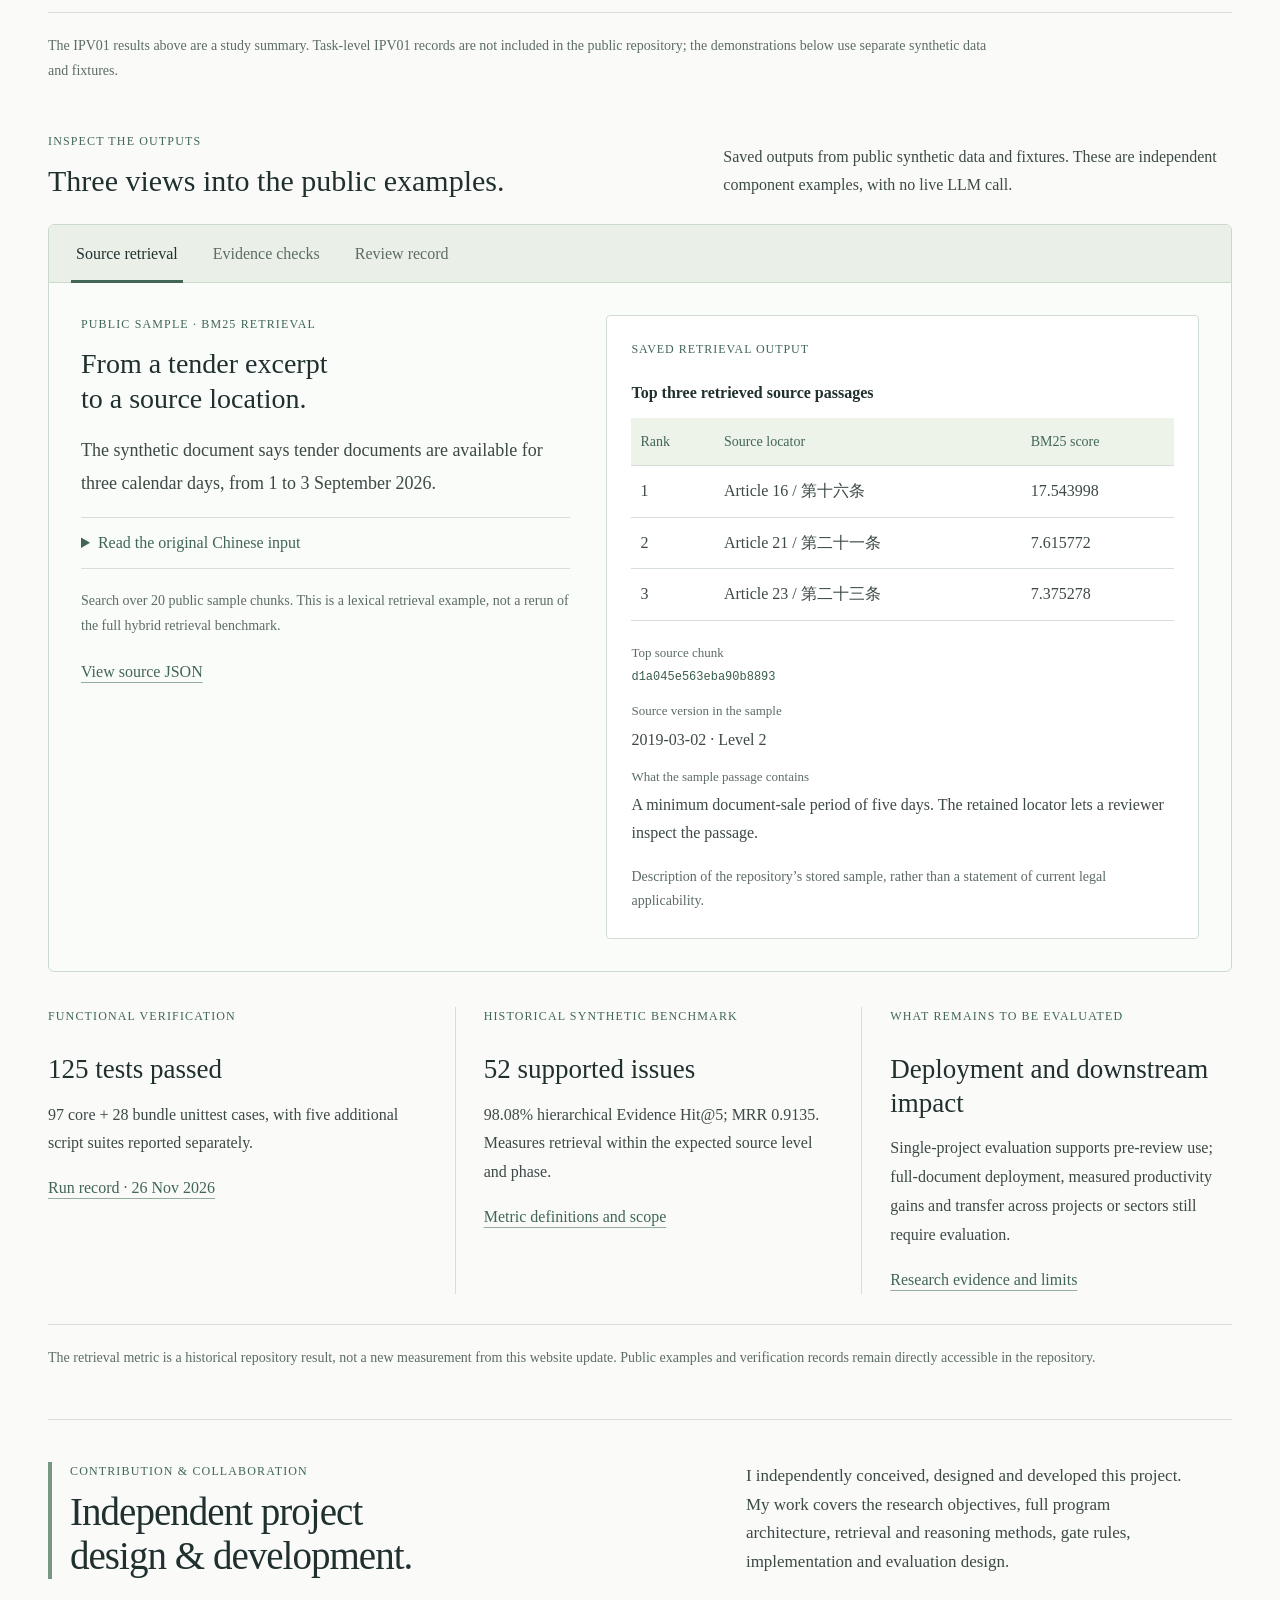
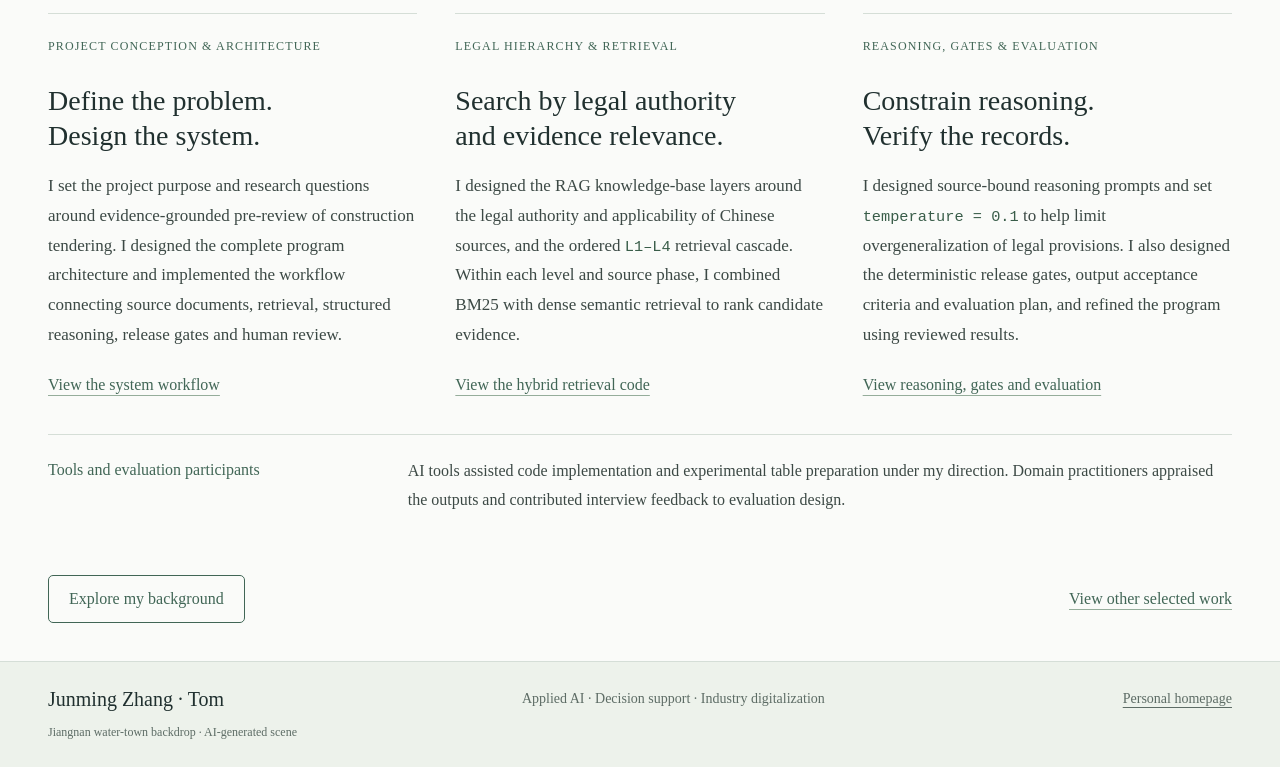
==== commit b1a4542a: "Apply light architecture and AI portfolio styling without changing copy or behavior" ====
--- a/tendering.html
+++ b/tendering.html
@@ -3,7 +3,7 @@
 <head>
   <meta charset="utf-8">
   <meta name="viewport" content="width=device-width, initial-scale=1">
-  <meta name="theme-color" content="#0c1b1c">
+  <meta name="theme-color" content="#fafbf9">
   <meta name="description" content="An independently designed construction-tendering pre-review prototype by Junming Zhang: research summary, contributions, IPV01 results and public synthetic examples.">
   <meta property="og:title" content="Evidence-grounded AI for construction tendering · Junming Zhang">
   <meta property="og:description" content="Project case study: system design, research evidence, independent contributions and inspectable public examples.">
@@ -13,8 +13,8 @@
   <link rel="icon" type="image/webp" href="assets/tom-avatar.webp">
   <link rel="stylesheet" href="styles.css">
   <link rel="stylesheet" href="styles-v2.css">
-  <link rel="stylesheet" href="styles-water.css?v=20261126-contribution">
   <link rel="stylesheet" href="styles-profile.css?v=20261127">
+  <link rel="stylesheet" href="styles-light.css?v=20261128">
   <link rel="preload" as="image" href="assets/jiangnan-mist-v2.jpg">
   <script src="script.js?v=20261127-profile" defer></script>
 </head>
--- a/styles-light.css
+++ b/styles-light.css
@@ -0,0 +1,294 @@
+/* Approved light architecture + AI direction. Presentation only; copy and behavior stay intact. */
+:root {
+  color-scheme: light;
+  --paper: #fafbf9;
+  --ink: #20302f;
+  --text: #3c4945;
+  --muted: #5d6c65;
+  --accent: #416656;
+  --line: #d5ded7;
+  --wash: #edf1eb;
+  --serif: 'Times New Roman', Times, serif;
+  --sans: 'Times New Roman', Times, serif;
+}
+body { font: 18px/1.65 var(--serif); background: var(--paper); isolation: isolate; }
+h1, h2, h3, h4, h5, button { font-family: var(--serif); }
+::selection { background: #d3e3d6; color: #20302f; }
+.scene-backdrop { position: fixed; inset: 0; z-index: -1; pointer-events: none; background: url('assets/jiangnan-mist-v2.jpg') center / cover no-repeat; opacity: .025; }
+.wrap { width: min(1240px, calc(100% - 96px)); }
+a { transition: color .18s, border-color .18s, background .18s; }
+a:focus-visible, button:focus-visible, summary:focus-visible, [role='tabpanel']:focus-visible { outline: 3px solid var(--accent); outline-offset: 4px; }
+.skip-link { background: var(--paper); color: var(--ink); }
+.site-header { background: #fafbf9f5; border-color: var(--line); box-shadow: none; }
+.header-inner { width: min(1240px, calc(100% - 96px)); min-height: 88px; gap: 24px; }
+.brand { gap: 21px; }
+.brand-mark { gap: 12px; }
+.monogram { font-size: 36px; line-height: 40px; letter-spacing: -1.5px; order: 1; }
+.tom-avatar { width: 40px; height: 40px; border-radius: 5px; }
+.brand-name { border-left: 1px solid var(--line); padding-left: 21px; font-size: 20px; font-weight: 400; }
+.brand-name small { color: var(--muted); font-size: 12px; letter-spacing: 0; }
+nav { gap: 25px; }
+nav a { font-size: 16px; }
+nav a:hover, nav a[aria-current] { color: var(--accent); border-color: var(--accent); }
+.nav-github { border: 1px solid #829a8c; border-radius: 5px; padding: 3px 17px; }
+.eyebrow { font-size: 12px; font-weight: 400; letter-spacing: .095em; color: var(--accent); }
+.hero { grid-template-columns: 1.05fr 1fr; gap: 50px; padding-block: 48px 58px; }
+.hero-copy { max-width: 620px; }
+.hero-kicker { line-height: 1.7; font-size: 12px; letter-spacing: .055em; }
+.hero h1 { font-size: clamp(48px, 4.35vw, 64px); font-weight: 600; line-height: 1.12; letter-spacing: -.035em; margin: 20px 0 23px; }
+.hero h1 em { display: inline-block; margin-top: 9px; font-size: .74em; font-weight: 400; letter-spacing: -.025em; }
+.hero-intro { font-size: 19px; line-height: 1.65; }
+.hero-role { font-size: 17px; line-height: 1.7; color: var(--text); margin-top: 19px; }
+.hero .actions { margin-top: 27px; gap: 14px; }
+.button { border-radius: 5px; font-size: 16px; padding: 12px 20px; border-color: var(--accent); }
+.primary { color: #fff; background: #4a6c5d; border-color: #4a6c5d; }
+.primary:hover { background: #355547; border-color: #355547; }
+.secondary { color: var(--accent); background: transparent; }
+.secondary:hover { color: #2d4e3d; background: #e8efe7; }
+.hero .availability { font-size: 15px; font-style: italic; margin-top: 20px; color: var(--muted); }
+.hero-photo { align-self: center; background: transparent; overflow: visible; }
+.hero-photo > img { width: 100%; height: auto; aspect-ratio: 1; object-fit: contain; mix-blend-mode: multiply; }
+.hero-photo figcaption { display: grid; grid-template-columns: 1fr 1fr; column-gap: 24px; row-gap: 6px; padding: 17px 0 0; margin: 8px 12px 0; border-top: 1px solid var(--line); }
+.hero-photo .eyebrow { grid-column: 1 / -1; color: var(--accent); font-size: 11px; }
+.hero-photo strong { color: var(--ink); font-size: 25px; line-height: 1.2; }
+.hero-photo figcaption > span:not(.eyebrow) { font-size: 15px; color: var(--muted); line-height: 1.55; }
+.hero-photo small { font-size: 12px; color: var(--muted); margin-top: 6px; }
+.artwork-link { color: var(--accent); text-decoration: underline; text-underline-offset: 4px; font-size: 13px; align-self: end; }
+.artwork-link:hover { text-decoration-thickness: 2px; }
+.section-heading { gap: 66px; margin-bottom: 34px; }
+.section-heading > div:first-child { border-left: 4px solid #789783; padding-left: 18px; }
+.section-heading h2, .opportunities-section > h2 { font-size: 39px; line-height: 1.15; margin-top: 10px; letter-spacing: -.025em; }
+.section-heading > p { font-size: 17px; line-height: 1.7; }
+.approach-section, .research-section { background: transparent; padding: 0; color: var(--ink); }
+.approach-section > .wrap, .research-section > .wrap { border-top: 1px solid var(--line); padding-block: 42px 48px; }
+.background-grid { grid-template-columns: 1fr 1fr; gap: 56px; }
+.background-grid > div + div { padding-left: 28px; border-left: 1px solid var(--line); }
+.background-column-title { font-size: 25px; font-weight: 600; line-height: 1.4; background: #e8eee6; padding: 4px 13px; margin-bottom: 23px; }
+.background-entry { border: 0; padding: 0; }
+.background-entry + .background-entry { border-top: 1px solid var(--line); padding-top: 21px; margin-top: 23px; }
+.background-entry .eyebrow { font-size: 13px; letter-spacing: .035em; }
+.background-entry h4 { font-size: 24px; font-weight: 600; margin-top: 7px; }
+.background-entry .entry-institution { color: var(--accent); font-size: 18px; margin-bottom: 10px; }
+.background-entry p:not(.eyebrow):not(.entry-institution) { font-size: 17px; line-height: 1.65; }
+.research-heading { gap: 66px; }
+.research-section .eyebrow { color: var(--accent); }
+.research-focus { border-left: 1px solid var(--line); padding-left: 25px; }
+.research-focus p:not(.eyebrow) { color: var(--text); font-size: 18px; line-height: 1.65; }
+.research-grid { grid-template-columns: repeat(4, minmax(0, 1fr)); gap: 25px; }
+.research-card { display: flex; flex-direction: column; align-items: flex-start; min-width: 0; }
+.research-card + .research-card { border-left: 1px solid var(--line); padding-left: 25px; }
+.research-card img { width: 100%; height: 130px; aspect-ratio: auto; object-fit: contain; object-position: left center; border: 0; margin-bottom: 12px; }
+.research-card .card-role, .future-card .card-role { font-size: 11px; color: var(--accent); margin-top: 3px; min-height: 33px; letter-spacing: .065em; }
+.research-card h3 { font-size: 27px; line-height: 1.16; margin: 5px 0 16px; color: var(--ink); }
+.research-card p { color: var(--text); font-size: 17px; line-height: 1.65; }
+.research-card .tags { margin-top: auto; padding-top: 22px; }
+.tags span, .research-card .tags span, .work-card .tags span { font-size: 12px; color: var(--accent); border: 1px solid #cbd8cc; background: #f1f5ef; border-radius: 3px; }
+.future-card .tags span { border-style: dashed; }
+.research-note { border-color: var(--line); font-size: 14px; color: var(--muted) !important; margin-top: 30px; padding-top: 19px; }
+.project-section { border-top: 1px solid var(--line); padding-block: 42px 48px; }
+.project-section > .section-heading { gap: 66px; }
+.selected-work-grid { gap: 24px; }
+.work-card { border: 1px solid #d3ddd4; border-radius: 7px; padding: 0 22px 24px; background: #ffffff80; overflow: hidden; }
+.work-card > .work-image { width: calc(100% + 44px); max-width: none; margin: 0 -22px 22px; height: auto; aspect-ratio: 3 / 2; object-fit: contain; border-bottom: 1px solid #e3e9e2; background: #f8faf8; }
+.work-card > .eyebrow { font-size: 12px; min-height: 36px; line-height: 1.5; letter-spacing: .035em; }
+.work-card h3 { font-size: 28px; line-height: 1.18; font-weight: 600; margin: 10px 0 17px; }
+.work-card > p:not(.eyebrow) { font-size: 17px; line-height: 1.65; }
+.work-card > .work-note { font-size: 14px !important; color: var(--muted); line-height: 1.55; }
+.work-links { gap: 12px; padding-top: 24px; }
+.work-card .button { font-size: 15px; padding-inline: 16px; }
+.work-card .tags { gap: 6px; padding-top: 24px; }
+.related-work { font-size: 15px; padding-top: 22px; margin-top: 28px; }
+.text-link { color: var(--accent); font-size: 16px; text-decoration-color: #95ad9b; }
+.text-link:hover { color: #294d3b; }
+.contribution-grid { gap: 38px; }
+.contribution-grid article { border-color: var(--line); }
+.contribution-grid .eyebrow { font-size: 12px; }
+.contribution-grid h3 { font-size: 28px; }
+.contribution-grid p:not(.eyebrow) { font-size: 17px; line-height: 1.75; }
+.methods-section .method-tools { color: var(--accent); }
+.collaboration-note { border-color: var(--line); }
+.collaboration-note strong { font-size: 16px; color: var(--accent); }
+.collaboration-note p { font-size: 16px; }
+.opportunities-section { border-top: 1px solid var(--line); padding-block: 42px 50px; }
+.opportunities-section > .eyebrow { border-left: 4px solid #789783; padding-left: 18px; }
+.opportunities-section > h2 { margin-top: 12px; }
+.opportunity-grid { gap: 65px; }
+.opportunity-grid p:not(.eyebrow) { font-size: 17px; line-height: 1.75; }
+.contact-line { margin-top: 35px; padding-top: 26px; }
+.contact-line p { font-size: 16px; }
+.site-footer { background: #edf2eb; border-top: 1px solid var(--line); color: var(--muted); font-size: 14px; padding-block: 25px; }
+.site-footer .wrap > span:first-child { color: var(--ink); font-size: 20px; }
+.site-footer .scene-credit { display: block; font-size: 12px; color: var(--muted); margin-top: 12px; }
+
+/* The existing case study uses the same readable light system. */
+.detail-back { padding-block: 28px; }
+.project-page .project-section { padding-top: 33px; }
+.project-page .section-heading h1 { font-size: clamp(35px, 3.5vw, 48px); font-weight: 600; line-height: 1.14; }
+.project-status > span { color: var(--accent); background: var(--wash); border-color: #cbd8cc; border-radius: 3px; font-size: 13px; }
+.project-status p { font-size: 16px; }
+.project-introduction { gap: 46px; }
+.project-overview h3 { font-size: 30px; }
+.project-overview p { font-size: 18px; line-height: 1.75; }
+.project-contribution { background: #edf2eb; border-left-color: #789783; border-radius: 4px; padding: 27px; }
+.project-contribution ul { font-size: 17px; }
+.project-contribution p:not(.eyebrow) { font-size: 16px; }
+.research-brief { gap: 50px; }
+.research-brief p:not(.eyebrow) { font-size: 18px; line-height: 1.75; }
+.research-brief code, .contribution-grid code { display: inline; font-size: .9em; }
+.examples-heading > p { font-size: 16px; }
+.examples { background: #fafcf9; border-color: #cbd8cc; border-radius: 6px; overflow: hidden; }
+.example-tabs { background: #eaf0e7; border-color: #cbd8cc; }
+.example-tabs button { font-size: 16px; }
+.example-content { gap: 36px; }
+.example-context > p:not(.eyebrow), details p { font-size: 18px; }
+.example-content .scope-note { font-size: 14px !important; }
+summary { font-size: 16px; }
+.output-preview { border-color: #d1ddd2; border-radius: 4px; background: #fff; }
+.output-label { color: var(--accent); }
+table, caption, dd { font-size: 16px; }
+th { color: var(--accent); background: #edf3e9; font-size: 14px; }
+th, td { border-color: var(--line); }
+td, dd { color: var(--text); }
+dt, .fixture-id { font-size: 13px; color: var(--muted); }
+code { color: #395d49; }
+.gate-result p { font-size: 16px; }
+.evidence-summary .eyebrow { font-size: 12px; }
+.evidence-summary p:not(.eyebrow) { font-size: 16px; }
+.publication-note { font-size: 14px; }
+.detail-return { padding-block: 12px 38px; }
+
+@media (max-width: 1100px) {
+  .wrap, .header-inner { width: calc(100% - 64px); }
+  .brand-name small { display: block; }
+  .brand-name { font-size: 18px; padding-left: 17px; }
+  nav { gap: 18px; }
+  .hero { gap: 35px; }
+  .hero h1 { font-size: 51px; }
+  .hero-photo figcaption { grid-template-columns: 1fr; }
+  .hero-photo .eyebrow { grid-column: auto; }
+  .section-heading, .research-heading, .project-section > .section-heading { gap: 40px; }
+  .research-grid { gap: 18px; }
+  .research-card + .research-card { padding-left: 18px; }
+  .research-card h3 { font-size: 24px; }
+  .research-card p { font-size: 16px; }
+  .background-grid { gap: 32px; }
+  .selected-work-grid { gap: 18px; }
+  .work-card { padding-inline: 18px; }
+  .work-card > .work-image { width: calc(100% + 36px); margin-inline: -18px; }
+  .work-card h3 { font-size: 25px; }
+}
+@media (max-width: 980px) {
+  html { scroll-padding-top: 145px; }
+  .header-inner, .portfolio-home .header-inner { flex-wrap: wrap; justify-content: center; padding-block: 13px 9px; gap: 9px; min-height: 0; }
+  .portfolio-home .brand-name small { display: block; }
+  nav { width: 100%; justify-content: center; }
+  .hero { gap: 27px; }
+  .hero h1 { font-size: 46px; }
+  .hero-intro { font-size: 18px; }
+  .hero-photo strong { font-size: 23px; }
+}
+@media (max-width: 820px) {
+  .hero { grid-template-columns: 1fr; gap: 26px; padding-block: 40px; }
+  .hero-copy { max-width: none; }
+  .hero h1 { font-size: clamp(43px, 7.7vw, 58px); }
+  .hero-photo { max-width: 570px; justify-self: center; }
+  .hero-photo > img { aspect-ratio: 1; max-height: 520px; }
+  .hero-photo figcaption { grid-template-columns: 1fr 1fr; }
+  .hero-photo .eyebrow { grid-column: 1 / -1; }
+  .hero-photo strong br { display: initial; }
+  .hero-photo strong br::after { content: none; }
+  .section-heading, .research-heading, .project-section > .section-heading { grid-template-columns: 1fr; gap: 22px; }
+  .section-heading h2, .opportunities-section > h2 { font-size: 36px; }
+  .background-grid { grid-template-columns: 1fr 1fr; gap: 25px; }
+  .background-grid > div + div { padding-left: 24px; }
+  .background-column-title { font-size: 23px; }
+  .research-grid { grid-template-columns: 1fr 1fr; gap: 32px 26px; }
+  .research-card:nth-child(3) { border-left: 0; padding-left: 0; }
+  .research-card + .research-card { padding-left: 25px; }
+  .research-card:nth-child(3) { padding-left: 0; }
+  .research-card .card-role { min-height: 0; }
+  .research-card h3 { font-size: 27px; }
+  .research-card p { font-size: 17px; }
+  .selected-work-grid { grid-template-columns: 1fr; gap: 26px; }
+  .work-card { padding: 0 26px 27px; }
+  .work-card > .work-image { width: calc(100% + 52px); margin-inline: -26px; max-height: 330px; }
+  .work-card > .eyebrow { min-height: 0; }
+  .work-card h3 { font-size: 29px; }
+  .work-card .tags { margin-top: 0; }
+  .contribution-grid { grid-template-columns: 1fr; gap: 28px; }
+  .project-introduction, .research-brief, .examples-heading, .example-content { grid-template-columns: 1fr; gap: 28px; }
+  .site-footer .wrap { flex-wrap: wrap; gap: 14px 25px; }
+  .site-footer .wrap > span:nth-child(2) { display: initial; }
+  .site-footer .wrap > span:nth-child(2) { order: 3; flex-basis: 100%; }
+}
+@media (max-width: 580px) {
+  .wrap, .header-inner { width: calc(100% - 40px); }
+  .brand-name { font-size: 18px; padding-left: 16px; }
+  .brand-name small, .portfolio-home .brand-name small { font-size: 10px; display: block; }
+  .brand { gap: 16px; }
+  .monogram { font-size: 31px; line-height: 35px; }
+  .tom-avatar { width: 35px; height: 35px; }
+  nav, .portfolio-home nav { gap: 17px; }
+  nav a, .portfolio-home nav a { font-size: 14px; }
+  .nav-github { display: block; padding: 1px 9px; }
+  .hero { padding-block: 31px 36px; }
+  .hero-kicker { font-size: 11px; }
+  .hero h1 { font-size: 44px; margin: 17px 0 20px; }
+  .hero-role { font-size: 17px; }
+  .hero .button { font-size: 16px; padding-inline: 17px; }
+  .hero .availability { font-size: 14px; }
+  .hero-photo figcaption { margin-inline: 0; column-gap: 20px; }
+  .hero-photo strong { font-size: 24px; }
+  .hero-photo figcaption > span:not(.eyebrow) { font-size: 14px; }
+  .section-heading { margin-bottom: 28px; }
+  .section-heading h2, .opportunities-section > h2 { font-size: 32px; }
+  .section-heading > div:first-child { padding-left: 14px; border-left-width: 3px; }
+  .approach-section > .wrap, .research-section > .wrap, .project-section, .opportunities-section { padding-block: 34px 38px; }
+  .background-grid { grid-template-columns: 1fr; gap: 32px; }
+  .background-grid > div + div { border-left: 0; padding-left: 0; }
+  .research-grid { grid-template-columns: 1fr; gap: 26px; }
+  .research-card + .research-card { border-left: 0; padding: 25px 0 0; border-top: 1px solid var(--line); }
+  .research-card img { height: 105px; }
+  .research-card h3 { font-size: 28px; }
+  .research-card .card-role { margin-top: 2px; }
+  .research-card .tags { padding-top: 18px; }
+  .research-focus { padding-left: 17px; }
+  .work-card { padding: 0 21px 24px; }
+  .work-card > .work-image { width: calc(100% + 42px); margin-inline: -21px; }
+  .work-card h3 { font-size: 28px; }
+  .opportunity-grid { grid-template-columns: 1fr; gap: 28px; }
+  .contact-line { flex-direction: column; align-items: flex-start; gap: 20px; }
+  .detail-back { padding-block: 23px; }
+  .project-page .section-heading h1 { font-size: 34px; }
+  .project-contribution { padding: 22px; }
+  .example-tabs { gap: 9px; padding-inline: 10px; }
+  .example-tabs button { font-size: 14px; flex: 1; }
+  .example-content { padding: 23px 17px; }
+  .output-preview { padding: 18px 13px; }
+  table { font-size: 14px; }
+  th { font-size: 13px; }
+  .evidence-summary { grid-template-columns: 1fr; gap: 25px; }
+  .evidence-summary article + article { border-left: 0; padding-left: 0; padding-top: 24px; border-top: 1px solid var(--line); }
+  .detail-return { padding-block: 0 30px; }
+}
+@media (max-width: 360px) {
+  .wrap, .header-inner { width: calc(100% - 32px); }
+  .brand { gap: 12px; }
+  .brand-name { padding-left: 12px; font-size: 17px; }
+  .brand-name small, .portfolio-home .brand-name small { max-width: 154px; font-size: 10px; }
+  .brand-mark { gap: 7px; }
+  .monogram { font-size: 29px; }
+  .tom-avatar { width: 32px; height: 32px; }
+  nav, .portfolio-home nav { gap: 10px; }
+  nav a, .portfolio-home nav a { font-size: 13px; }
+  .nav-github { padding-inline: 7px; }
+  .hero h1 { font-size: 39px; }
+  .hero-photo figcaption { grid-template-columns: 1fr; }
+  .hero-photo .eyebrow { grid-column: auto; }
+  .hero .actions { flex-direction: row; align-items: center; gap: 10px; }
+  .hero .button { font-size: 15px; padding-inline: 13px; }
+  .example-tabs { flex-wrap: nowrap; gap: 8px; }
+  .example-tabs button { margin-right: 0; font-size: 13px; }
+}
+@media (prefers-reduced-motion: reduce) { a { transition: none; } }
+@media (prefers-reduced-transparency: reduce) { .scene-backdrop { opacity: 0; } .site-header, .work-card { background: var(--paper); } }
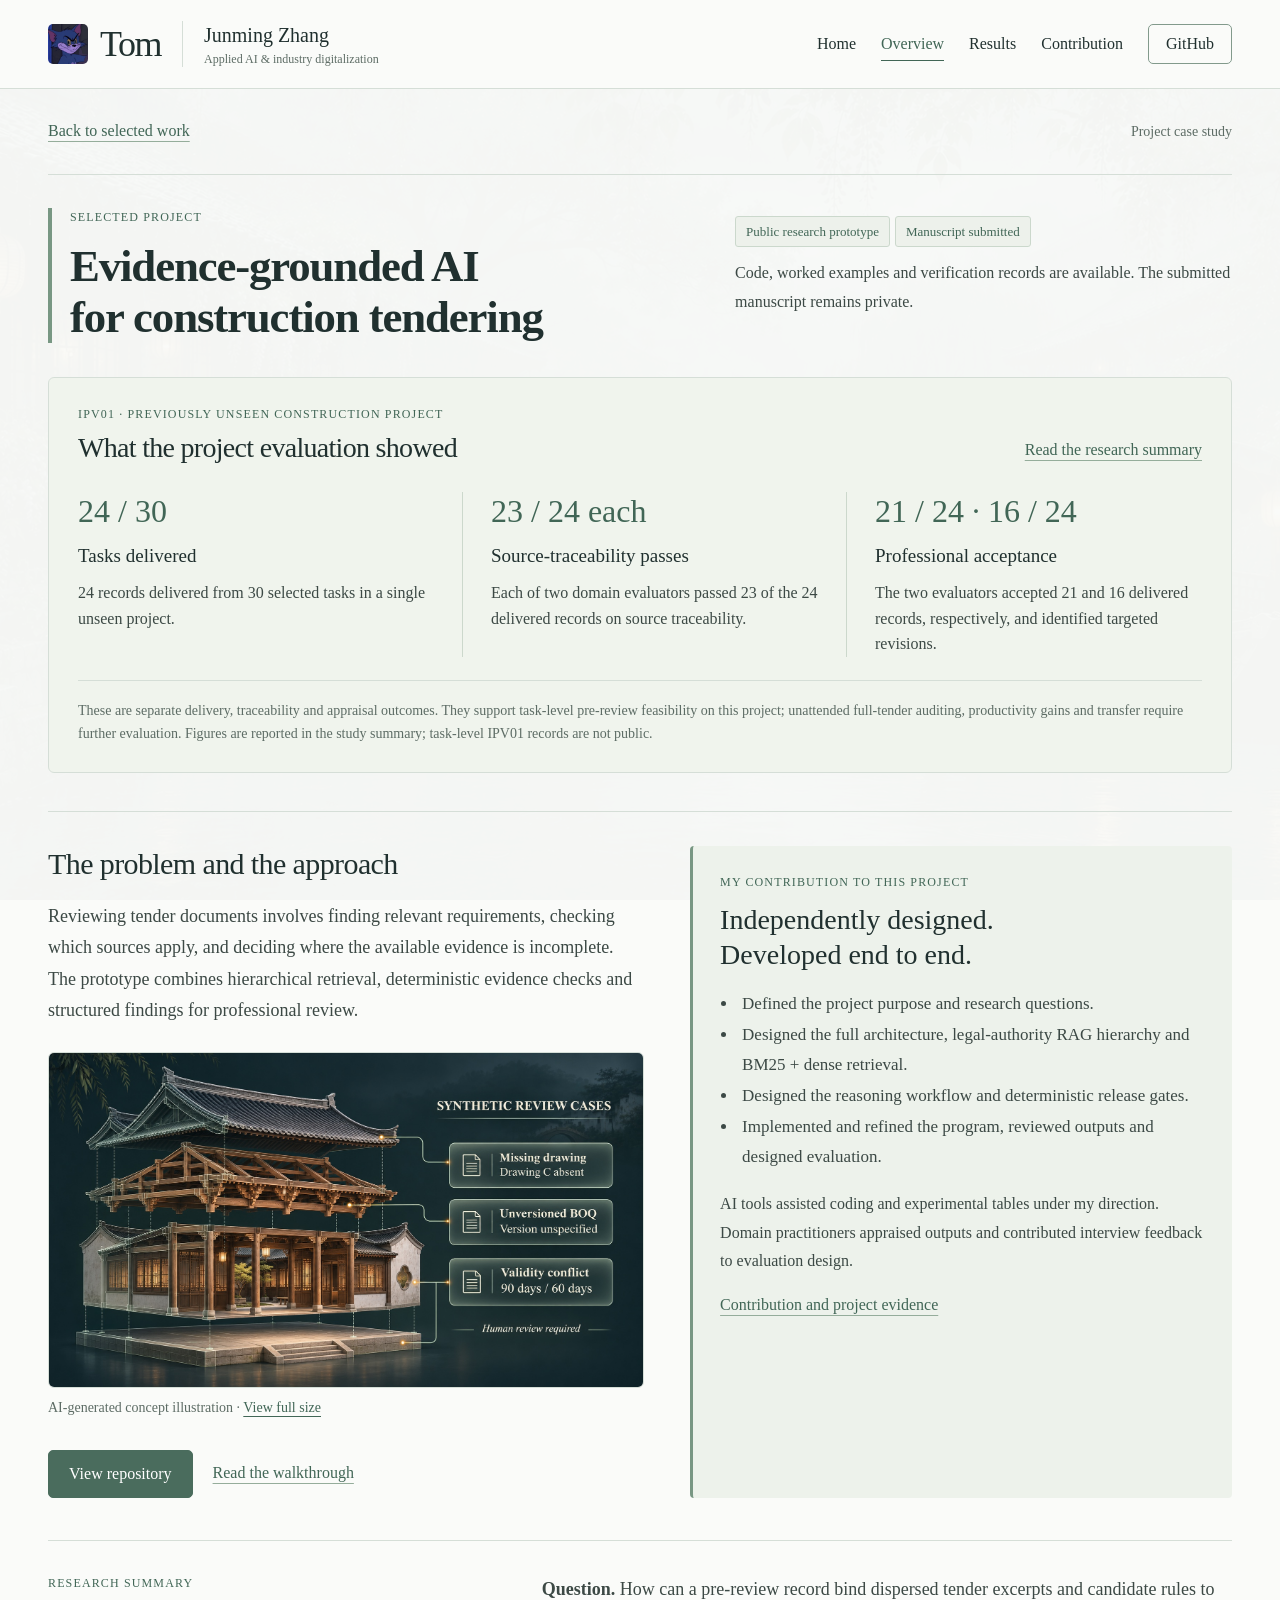
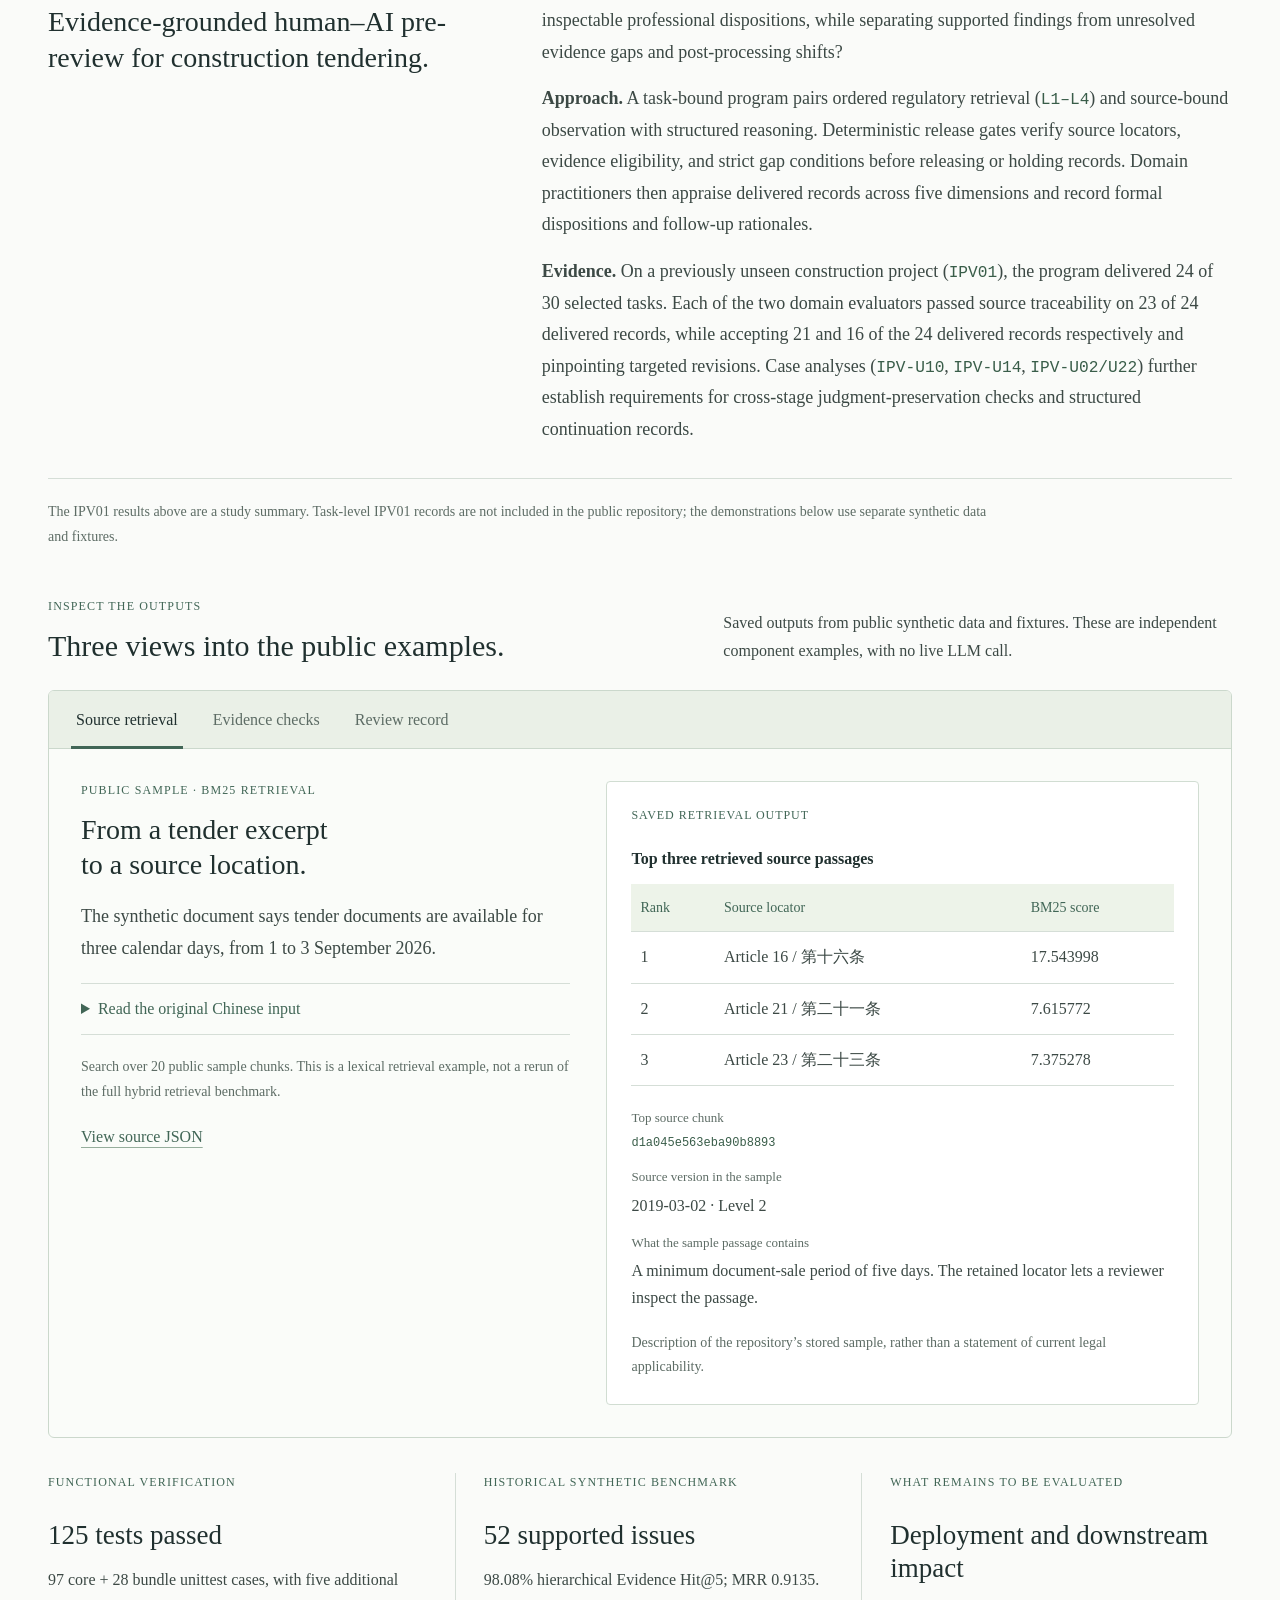
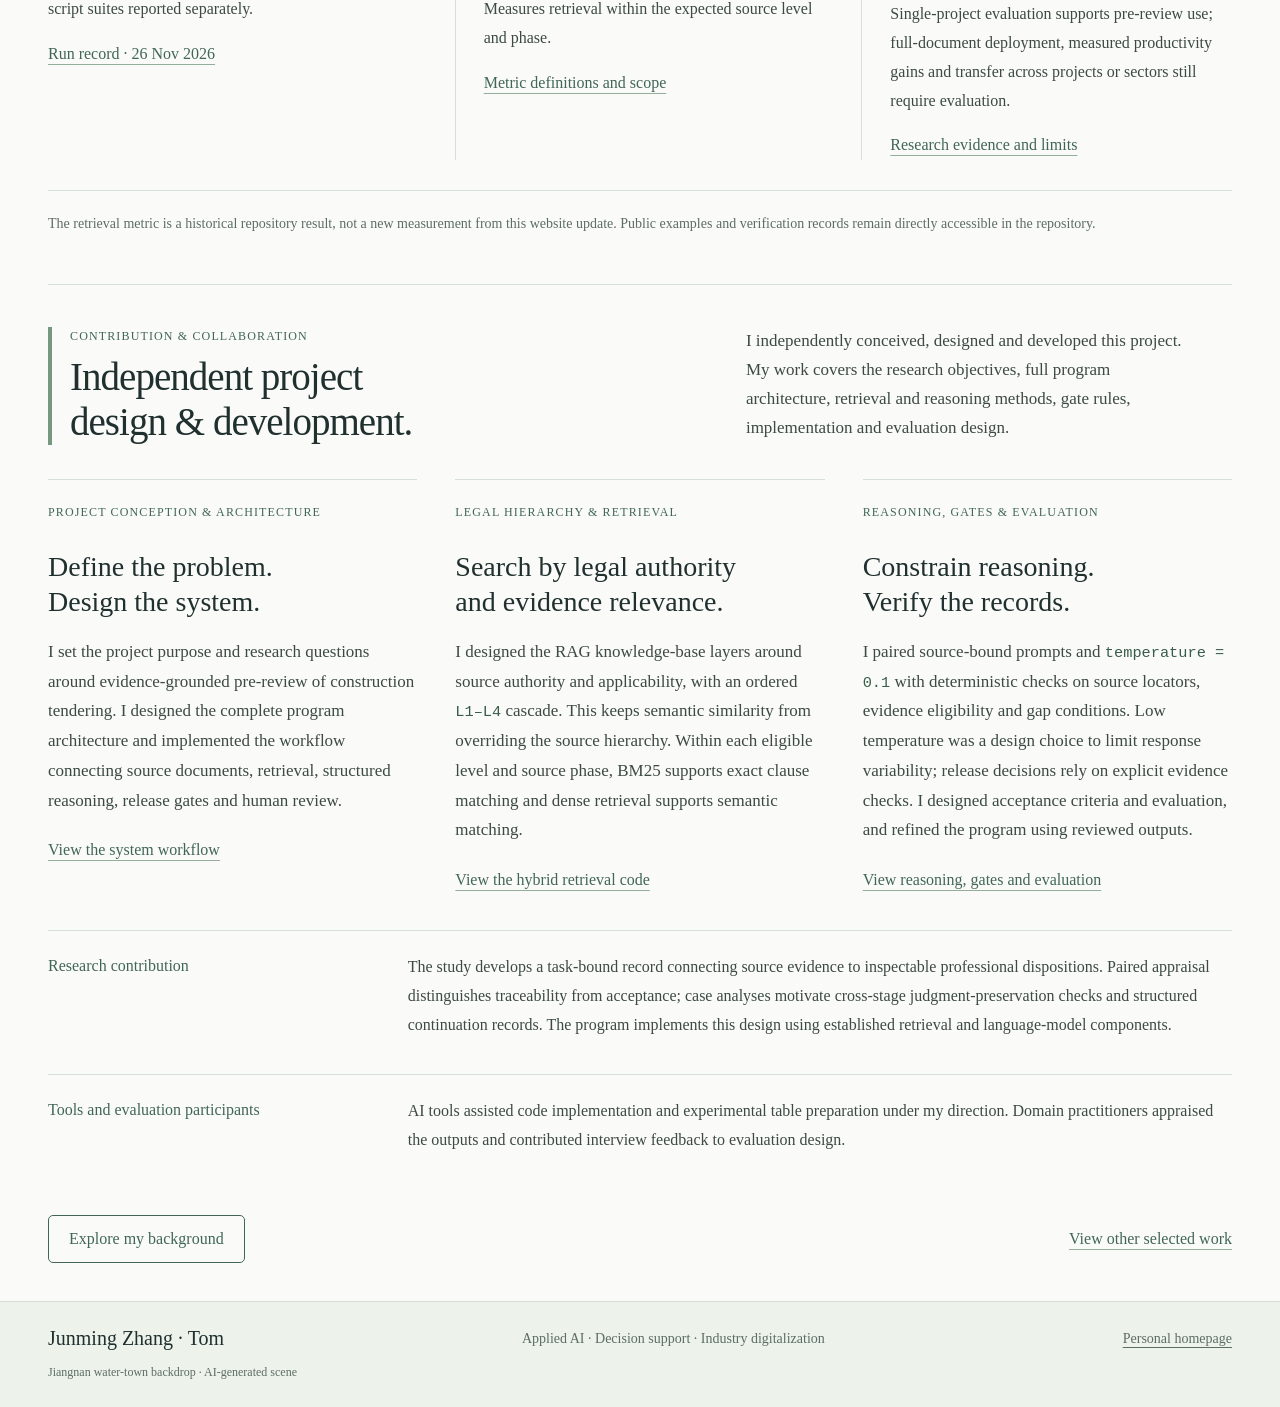
==== commit 324bbd95: "Clarify personal positioning, project contributions and evidence Add public CV, BIM–VR research brie" ====
--- a/tendering.html
+++ b/tendering.html
@@ -14,7 +14,7 @@
   <link rel="stylesheet" href="styles.css">
   <link rel="stylesheet" href="styles-v2.css">
   <link rel="stylesheet" href="styles-profile.css?v=20261127">
-  <link rel="stylesheet" href="styles-light.css?v=20261128">
+  <link rel="stylesheet" href="styles-light.css?v=20261128-evidence">
   <link rel="preload" as="image" href="assets/jiangnan-mist-v2.jpg">
   <script src="script.js?v=20261127-profile" defer></script>
 </head>
@@ -24,18 +24,23 @@
   <header class="site-header">
     <div class="header-inner">
       <a class="brand" href="index.html#home" aria-label="Junming Zhang, home"><span class="brand-mark"><span class="monogram">Tom</span><img class="tom-avatar" src="assets/tom-avatar.webp" alt="Tom avatar" width="44" height="44"></span><span class="brand-name">Junming Zhang<small>Applied AI & industry digitalization</small></span></a>
-      <nav aria-label="Main navigation"><a href="index.html">Home</a><a href="#project">Overview</a><a href="#approach">Contribution</a><a class="nav-github" href="https://github.com/junming3702-cmyk/-LLM">GitHub</a></nav>
+      <nav aria-label="Main navigation"><a href="index.html">Home</a><a href="#project">Overview</a><a href="#results">Results</a><a href="#approach">Contribution</a><a class="nav-github" href="https://github.com/junming3702-cmyk/-LLM">GitHub</a></nav>
     </div>
   </header>
   <main id="main">
     <div class="detail-back wrap"><a class="text-link" href="index.html#project">Back to selected work</a><span>Project case study</span></div>
     <section class="project-section wrap" id="project" aria-labelledby="project-title">
       <div class="section-heading"><div><p class="eyebrow">Selected project</p><h1 id="project-title">Evidence-grounded AI<br>for construction tendering</h1></div><div class="project-status"><span>Public research prototype</span><span>Manuscript submitted</span><p>Code, worked examples and verification records are available. The submitted manuscript remains private.</p></div></div>
+      <section class="study-results" id="results" aria-labelledby="results-title">
+        <div class="results-heading"><div><p class="eyebrow">IPV01 · Previously unseen construction project</p><h2 id="results-title">What the project evaluation showed</h2></div><a class="text-link" href="#brief-title">Read the research summary</a></div>
+        <div class="result-grid"><article><strong class="result-number">24 / 30</strong><h3>Tasks delivered</h3><p>24 records delivered from 30 selected tasks in a single unseen project.</p></article><article><strong class="result-number">23 / 24 each</strong><h3>Source-traceability passes</h3><p>Each of two domain evaluators passed 23 of the 24 delivered records on source traceability.</p></article><article><strong class="result-number">21 / 24 · 16 / 24</strong><h3>Professional acceptance</h3><p>The two evaluators accepted 21 and 16 delivered records, respectively, and identified targeted revisions.</p></article></div>
+        <p class="result-boundary">These are separate delivery, traceability and appraisal outcomes. They support task-level pre-review feasibility on this project; unattended full-tender auditing, productivity gains and transfer require further evaluation. Figures are reported in the study summary; task-level IPV01 records are not public.</p>
+      </section>
       <div class="project-introduction">
         <div class="project-overview"><h3>The problem and the approach</h3><p>Reviewing tender documents involves finding relevant requirements, checking which sources apply, and deciding where the available evidence is incomplete. The prototype combines hierarchical retrieval, deterministic evidence checks and structured findings for professional review.</p><figure class="project-visual"><img src="assets/project-exploded-v1.jpg" alt="Conceptual exploded Chinese timber hall linked to synthetic review cases: missing drawing, unversioned bill of quantities, and conflicting bid-validity periods" width="1672" height="941"><figcaption>AI-generated concept illustration · <a href="assets/project-exploded-v1.jpg">View full size</a></figcaption></figure><div class="actions"><a class="button primary" href="https://github.com/junming3702-cmyk/-LLM">View repository</a><a class="text-link" href="https://github.com/junming3702-cmyk/-LLM/blob/main/docs/portfolio/WALKTHROUGH.md">Read the walkthrough</a></div></div>
         <aside class="project-contribution" aria-labelledby="contribution-summary"><p class="eyebrow">My contribution to this project</p><h3 id="contribution-summary">Independently designed.<br>Developed end to end.</h3><ul><li>Defined the project purpose and research questions.</li><li>Designed the full architecture, legal-authority RAG hierarchy and BM25 + dense retrieval.</li><li>Designed the reasoning workflow and deterministic release gates.</li><li>Implemented and refined the program, reviewed outputs and designed evaluation.</li></ul><p>AI tools assisted coding and experimental tables under my direction. Domain practitioners appraised outputs and contributed interview feedback to evaluation design.</p><a class="text-link" href="#approach">Contribution and project evidence</a></aside>
       </div>
-      <article class="research-brief" aria-labelledby="brief-title"><div><p class="eyebrow">RESEARCH SUMMARY</p><h3 id="brief-title">Evidence-grounded human–AI pre-review for construction tendering.</h3></div><div><p><strong>Question.</strong> How can a pre-review record bind dispersed tender excerpts and candidate rules to inspectable professional dispositions, while separating supported findings from unresolved evidence gaps and post-processing shifts?</p><p><strong>Approach.</strong> A task-bound program pairs ordered regulatory retrieval (<code>L1–L4</code>) and source-bound observation with structured reasoning. Deterministic release gates verify source locators, evidence eligibility, and strict gap conditions before releasing or holding records. Domain practitioners then appraise delivered records across five dimensions and record formal dispositions and follow-up rationales.</p><p><strong>Evidence.</strong> On a previously unseen construction project (<code>IPV01</code>), the program delivered 24 of 30 selected tasks. Both domain evaluators passed source traceability on 23 of 24 delivered records, while accepting 21 and 16 records respectively and pinpointing targeted revisions. Case analyses (<code>IPV-U10</code>, <code>IPV-U14</code>, <code>IPV-U02/U22</code>) further establish requirements for cross-stage judgment-preservation checks and structured continuation records.</p></div></article>
+      <article class="research-brief" aria-labelledby="brief-title"><div><p class="eyebrow">RESEARCH SUMMARY</p><h3 id="brief-title">Evidence-grounded human–AI pre-review for construction tendering.</h3></div><div><p><strong>Question.</strong> How can a pre-review record bind dispersed tender excerpts and candidate rules to inspectable professional dispositions, while separating supported findings from unresolved evidence gaps and post-processing shifts?</p><p><strong>Approach.</strong> A task-bound program pairs ordered regulatory retrieval (<code>L1–L4</code>) and source-bound observation with structured reasoning. Deterministic release gates verify source locators, evidence eligibility, and strict gap conditions before releasing or holding records. Domain practitioners then appraise delivered records across five dimensions and record formal dispositions and follow-up rationales.</p><p><strong>Evidence.</strong> On a previously unseen construction project (<code>IPV01</code>), the program delivered 24 of 30 selected tasks. Each of the two domain evaluators passed source traceability on 23 of 24 delivered records, while accepting 21 and 16 of the 24 delivered records respectively and pinpointing targeted revisions. Case analyses (<code>IPV-U10</code>, <code>IPV-U14</code>, <code>IPV-U02/U22</code>) further establish requirements for cross-stage judgment-preservation checks and structured continuation records.</p></div></article>
       <p class="publication-note study-availability">The IPV01 results above are a study summary. Task-level IPV01 records are not included in the public repository; the demonstrations below use separate synthetic data and fixtures.</p>
       <div class="examples-heading" id="examples"><div><p class="eyebrow">Inspect the outputs</p><h3>Three views into the public examples.</h3></div><p>Saved outputs from public synthetic data and fixtures. These are independent component examples, with no live LLM call.</p></div>
       <div class="examples" data-examples>
@@ -48,7 +53,7 @@
       <p class="publication-note">The retrieval metric is a historical repository result, not a new measurement from this website update. Public examples and verification records remain directly accessible in the repository.</p>
     </section>
 
-    <section class="approach-section" id="approach" aria-labelledby="approach-title"><div class="wrap"><div class="section-heading"><div><p class="eyebrow">Contribution & collaboration</p><h2 id="approach-title">Independent project<br>design & development.</h2></div><p>I independently conceived, designed and developed this project. My work covers the research objectives, full program architecture, retrieval and reasoning methods, gate rules, implementation and evaluation design.</p></div><div class="contribution-grid"><article><p class="eyebrow">Project conception & architecture</p><h3>Define the problem.<br>Design the system.</h3><p>I set the project purpose and research questions around evidence-grounded pre-review of construction tendering. I designed the complete program architecture and implemented the workflow connecting source documents, retrieval, structured reasoning, release gates and human review.</p><a class="text-link" href="https://github.com/junming3702-cmyk/-LLM#for-product-and-applied-ai-teams">View the system workflow</a></article><article><p class="eyebrow">Legal hierarchy & retrieval</p><h3>Search by legal authority<br>and evidence relevance.</h3><p>I designed the RAG knowledge-base layers around the legal authority and applicability of Chinese sources, and the ordered <code>L1–L4</code> retrieval cascade. Within each level and source phase, I combined BM25 with dense semantic retrieval to rank candidate evidence.</p><a class="text-link" href="https://github.com/junming3702-cmyk/-LLM/blob/main/phase2_public/src/hierarchy_cascade_retriever.py">View the hybrid retrieval code</a></article><article><p class="eyebrow">Reasoning, gates & evaluation</p><h3>Constrain reasoning.<br>Verify the records.</h3><p>I designed source-bound reasoning prompts and set <code>temperature = 0.1</code> to help limit overgeneralization of legal provisions. I also designed the deterministic release gates, output acceptance criteria and evaluation plan, and refined the program using reviewed results.</p><a class="text-link" href="https://github.com/junming3702-cmyk/-LLM#my-contribution-and-collaboration">View reasoning, gates and evaluation</a></article></div><div class="collaboration-note"><strong>Tools and evaluation participants</strong><p>AI tools assisted code implementation and experimental table preparation under my direction. Domain practitioners appraised the outputs and contributed interview feedback to evaluation design.</p></div></div></section>
+    <section class="approach-section" id="approach" aria-labelledby="approach-title"><div class="wrap"><div class="section-heading"><div><p class="eyebrow">Contribution & collaboration</p><h2 id="approach-title">Independent project<br>design & development.</h2></div><p>I independently conceived, designed and developed this project. My work covers the research objectives, full program architecture, retrieval and reasoning methods, gate rules, implementation and evaluation design.</p></div><div class="contribution-grid"><article><p class="eyebrow">Project conception & architecture</p><h3>Define the problem.<br>Design the system.</h3><p>I set the project purpose and research questions around evidence-grounded pre-review of construction tendering. I designed the complete program architecture and implemented the workflow connecting source documents, retrieval, structured reasoning, release gates and human review.</p><a class="text-link" href="https://github.com/junming3702-cmyk/-LLM#for-product-and-applied-ai-teams">View the system workflow</a></article><article><p class="eyebrow">Legal hierarchy & retrieval</p><h3>Search by legal authority<br>and evidence relevance.</h3><p>I designed the RAG knowledge-base layers around source authority and applicability, with an ordered <code>L1–L4</code> cascade. This keeps semantic similarity from overriding the source hierarchy. Within each eligible level and source phase, BM25 supports exact clause matching and dense retrieval supports semantic matching.</p><a class="text-link" href="https://github.com/junming3702-cmyk/-LLM/blob/main/phase2_public/src/hierarchy_cascade_retriever.py">View the hybrid retrieval code</a></article><article><p class="eyebrow">Reasoning, gates & evaluation</p><h3>Constrain reasoning.<br>Verify the records.</h3><p>I paired source-bound prompts and <code>temperature = 0.1</code> with deterministic checks on source locators, evidence eligibility and gap conditions. Low temperature was a design choice to limit response variability; release decisions rely on explicit evidence checks. I designed acceptance criteria and evaluation, and refined the program using reviewed outputs.</p><a class="text-link" href="https://github.com/junming3702-cmyk/-LLM#my-contribution-and-collaboration">View reasoning, gates and evaluation</a></article></div><div class="collaboration-note"><strong>Research contribution</strong><p>The study develops a task-bound record connecting source evidence to inspectable professional dispositions. Paired appraisal distinguishes traceability from acceptance; case analyses motivate cross-stage judgment-preservation checks and structured continuation records. The program implements this design using established retrieval and language-model components.</p></div><div class="collaboration-note"><strong>Tools and evaluation participants</strong><p>AI tools assisted code implementation and experimental table preparation under my direction. Domain practitioners appraised the outputs and contributed interview feedback to evaluation design.</p></div></div></section>
 
     <div class="detail-return wrap"><a class="button secondary" href="index.html#background">Explore my background</a><a class="text-link" href="index.html#project">View other selected work</a></div>
   </main>
--- a/styles-light.css
+++ b/styles-light.css
@@ -1,4 +1,4 @@
-/* Approved light architecture + AI direction. Presentation only; copy and behavior stay intact. */
+/* Approved light architecture + AI direction, with source-grounded portfolio additions. */
 :root {
   color-scheme: light;
   --paper: #fafbf9;
@@ -292,3 +292,49 @@
 }
 @media (prefers-reduced-motion: reduce) { a { transition: none; } }
 @media (prefers-reduced-transparency: reduce) { .scene-backdrop { opacity: 0; } .site-header, .work-card { background: var(--paper); } }
+
+/* Evidence and contact additions, using the established light design. */
+.current-focus { border-left: 2px solid #96ad9b; padding-left: 14px; margin-top: 23px; font-size: 16px; line-height: 1.55; color: var(--text); }
+.current-focus strong { font-weight: 400; color: var(--accent); }
+.work-card > .image-note { font-size: 12px !important; color: var(--muted); margin: -14px 0 18px; line-height: 1.5; }
+.work-facts { margin: 17px 0 0; }
+.work-facts > div + div { margin-top: 13px; }
+.work-facts dt { font-size: 14px; color: var(--accent); font-weight: 600; }
+.work-facts dd { margin: 3px 0 0; font-size: 16px; line-height: 1.6; }
+.work-facts code { display: inline; font-size: .9em; }
+.study-results { border: 1px solid var(--line); border-radius: 6px; background: #f0f4ed; padding: 27px 29px; margin: 8px 0 38px; }
+.results-heading { display: flex; justify-content: space-between; align-items: flex-end; gap: 22px; }
+.results-heading h2 { font-size: 28px; line-height: 1.2; margin: 8px 0 0; }
+.result-grid { display: grid; grid-template-columns: repeat(3,minmax(0,1fr)); gap: 28px; margin-top: 27px; }
+.result-grid article + article { border-left: 1px solid #ccd8cc; padding-left: 28px; }
+.result-number { display: block; font-size: clamp(27px,2.5vw,36px); line-height: 1.2; color: var(--accent); font-weight: 400; }
+.result-grid h3 { font-size: 19px; margin: 10px 0 9px; }
+.result-grid p { font-size: 16px; line-height: 1.6; }
+.result-boundary { border-top: 1px solid var(--line); padding-top: 18px; margin: 23px 0 0; font-size: 14px; line-height: 1.65; color: var(--muted); }
+.supporting-project .project-overview h2, .project-detail-grid h2, .report-evidence > h2 { font-size: 30px; line-height: 1.25; margin: 8px 0 20px; }
+.project-detail-grid { display: grid; grid-template-columns: 1fr 1fr; gap: 50px; border-top: 1px solid var(--line); margin-top: 36px; padding-top: 34px; }
+.project-detail-grid p:not(.eyebrow) { font-size: 18px; line-height: 1.7; }
+.report-evidence { border-top: 1px solid var(--line); padding-top: 34px; margin-top: 36px; }
+.map-grid { display: grid; grid-template-columns: 1fr 1fr; gap: 34px; }
+.map-grid figure { margin: 0; }
+.map-grid img { width: 100%; aspect-ratio: 1.45; object-fit: contain; background: white; border: 1px solid var(--line); }
+.map-grid figcaption { margin-top: 12px; font-size: 15px; line-height: 1.65; color: var(--muted); }
+.contact-line .actions { margin-top: 0; flex-shrink: 0; }
+@media (max-width: 820px) {
+  .results-heading { display: block; }
+  .results-heading > a { display: inline-block; margin-top: 12px; }
+  .result-grid { gap: 20px; }
+  .result-grid article + article { padding-left: 20px; }
+  .project-detail-grid { gap: 30px; }
+}
+@media (max-width: 580px) {
+  .hero-photo { width: 100%; }
+  .hero-photo > img { aspect-ratio: 5/3; max-height: 245px; }
+  .hero .actions { flex-wrap: wrap; }
+  .current-focus { font-size: 16px; }
+  .study-results { padding: 23px 20px; }
+  .result-grid, .project-detail-grid, .map-grid { grid-template-columns: 1fr; gap: 25px; }
+  .result-grid article + article { border-left: 0; border-top: 1px solid var(--line); padding-left: 0; padding-top: 22px; }
+  .result-number { font-size: 33px; }
+  .contact-line .actions { flex-wrap: wrap; }
+}
